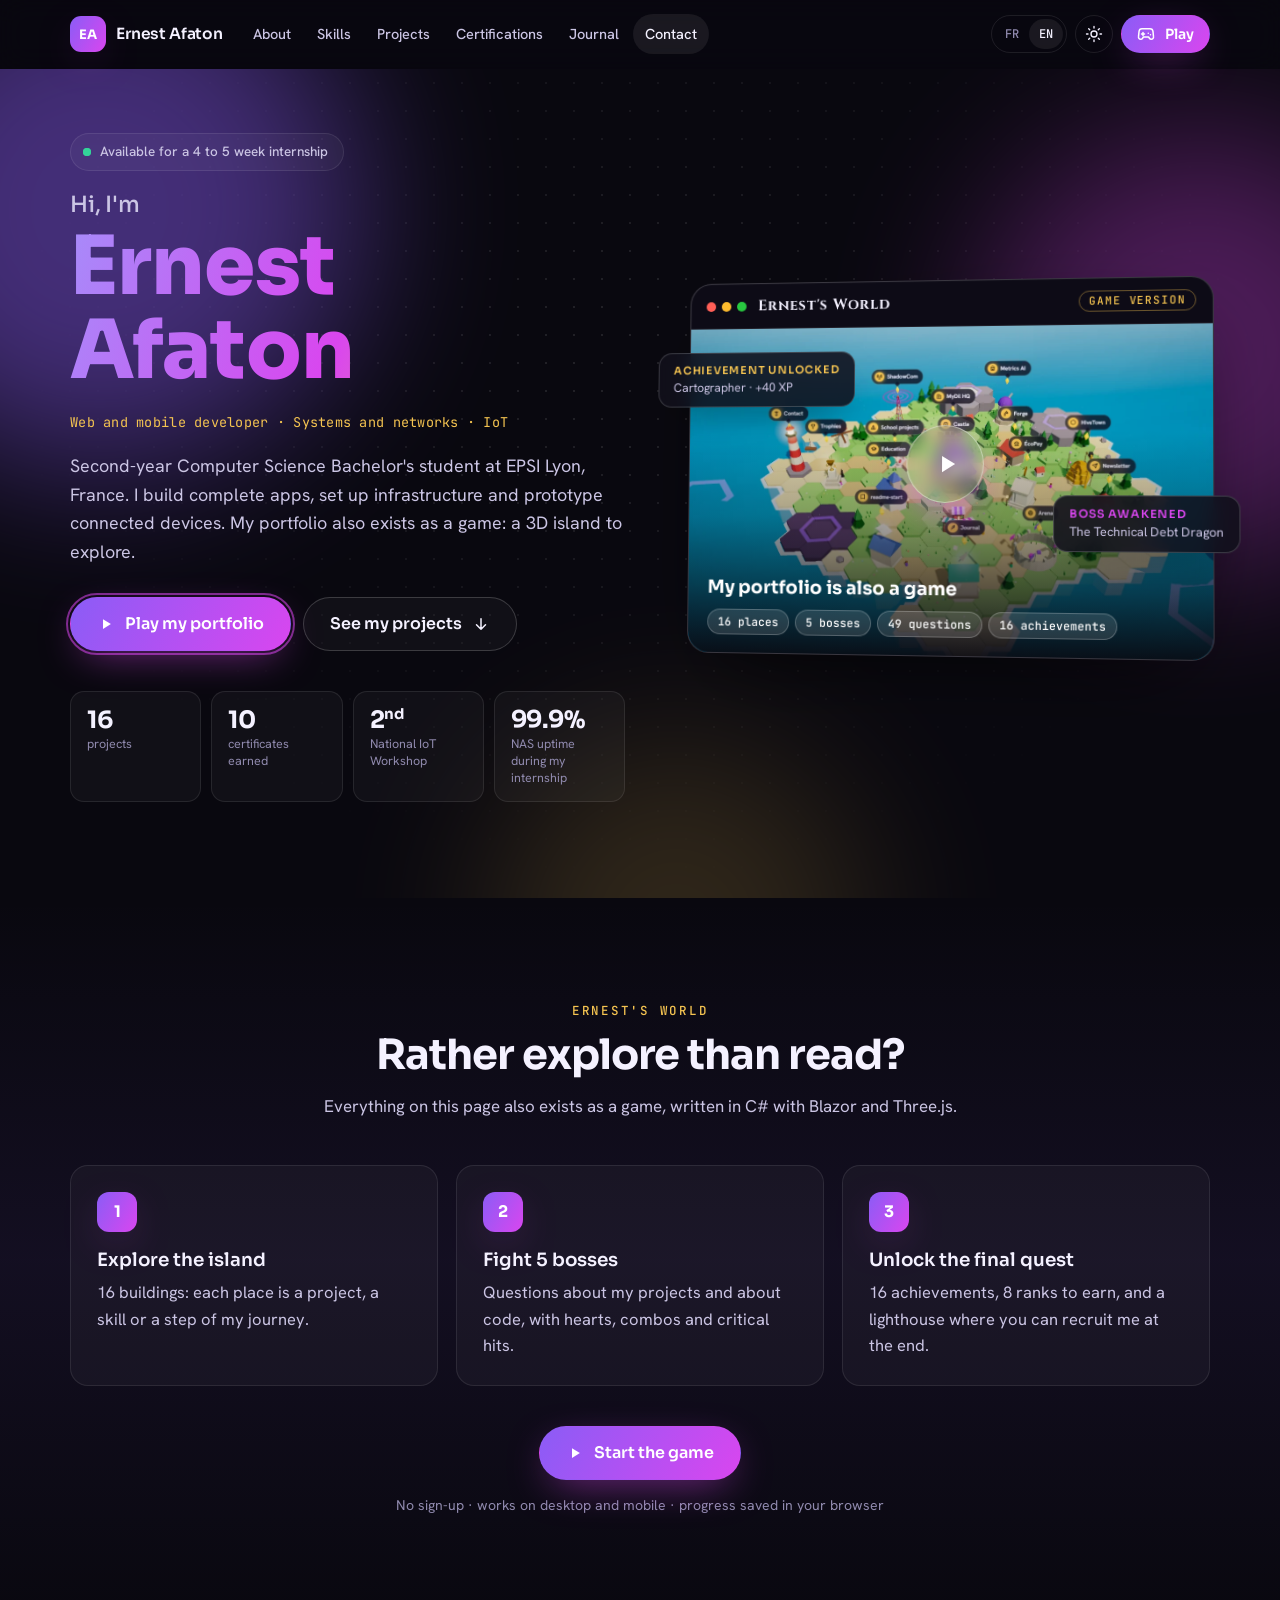
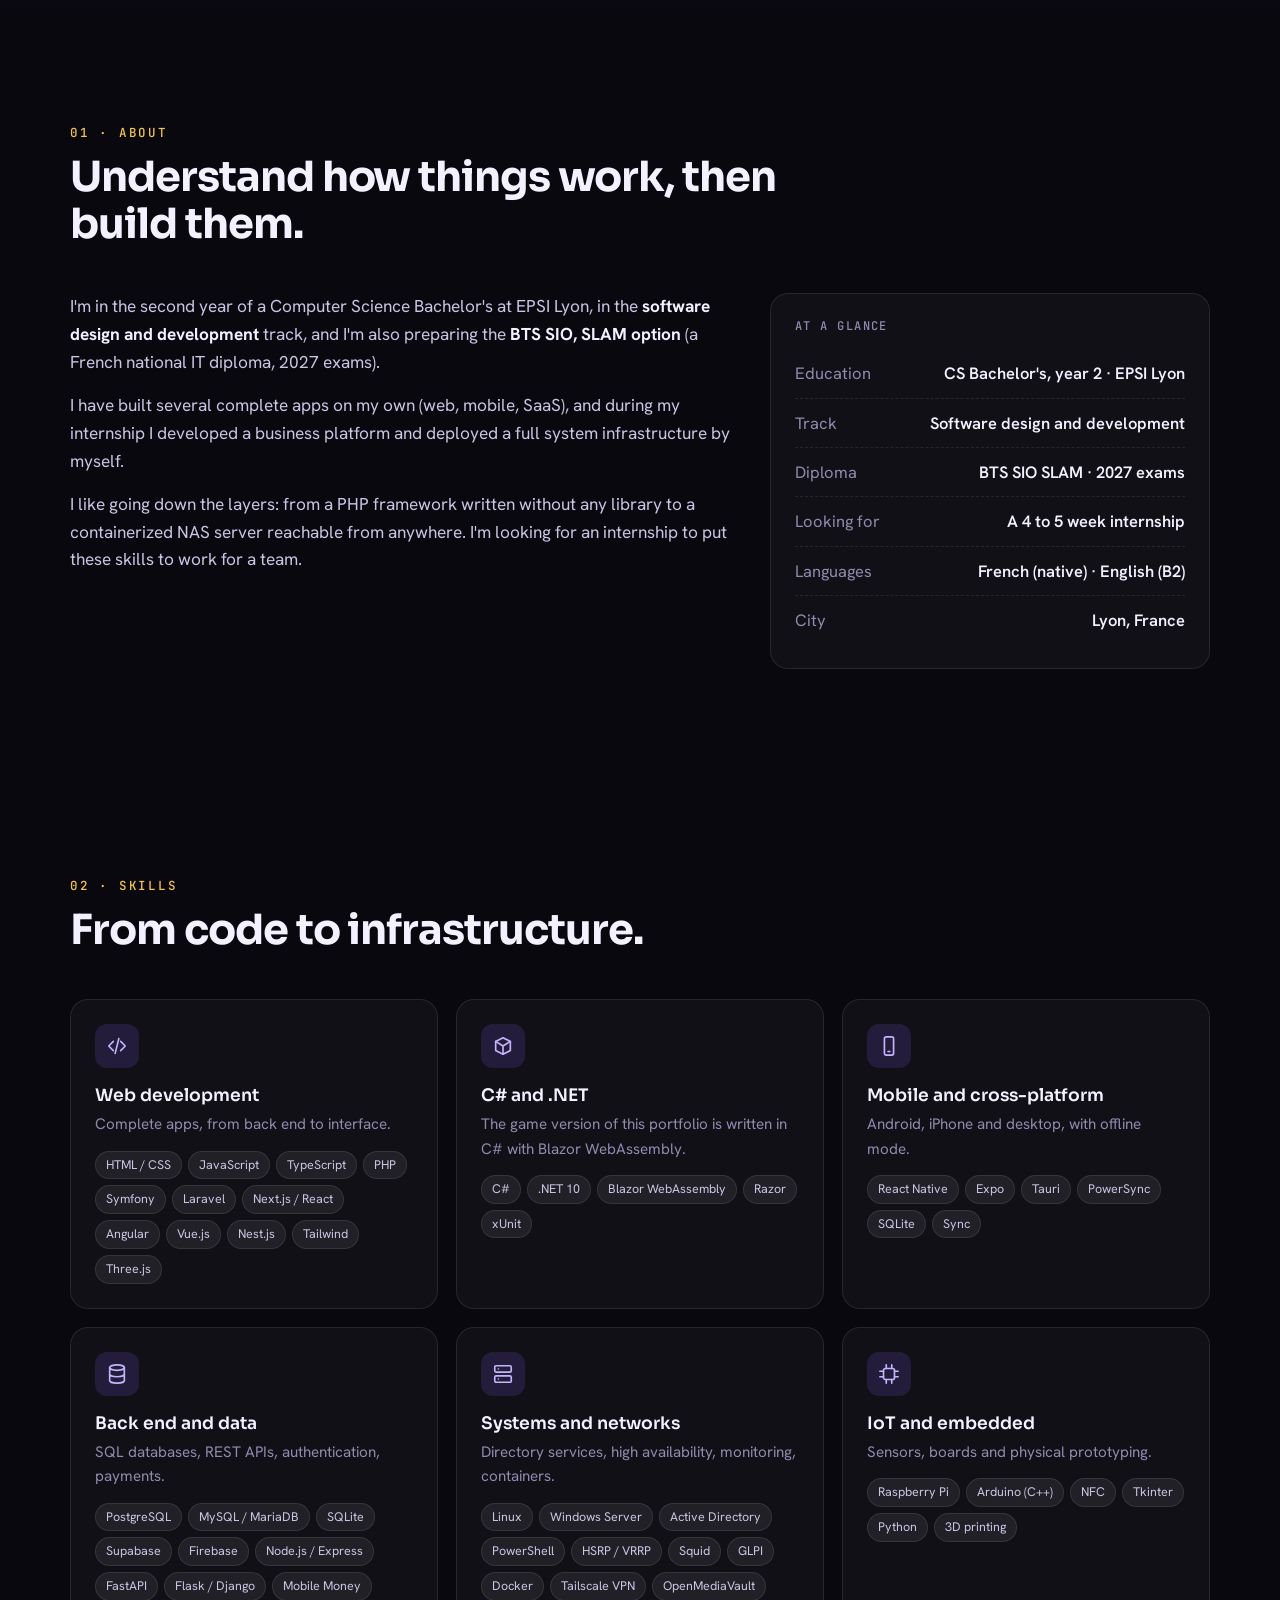
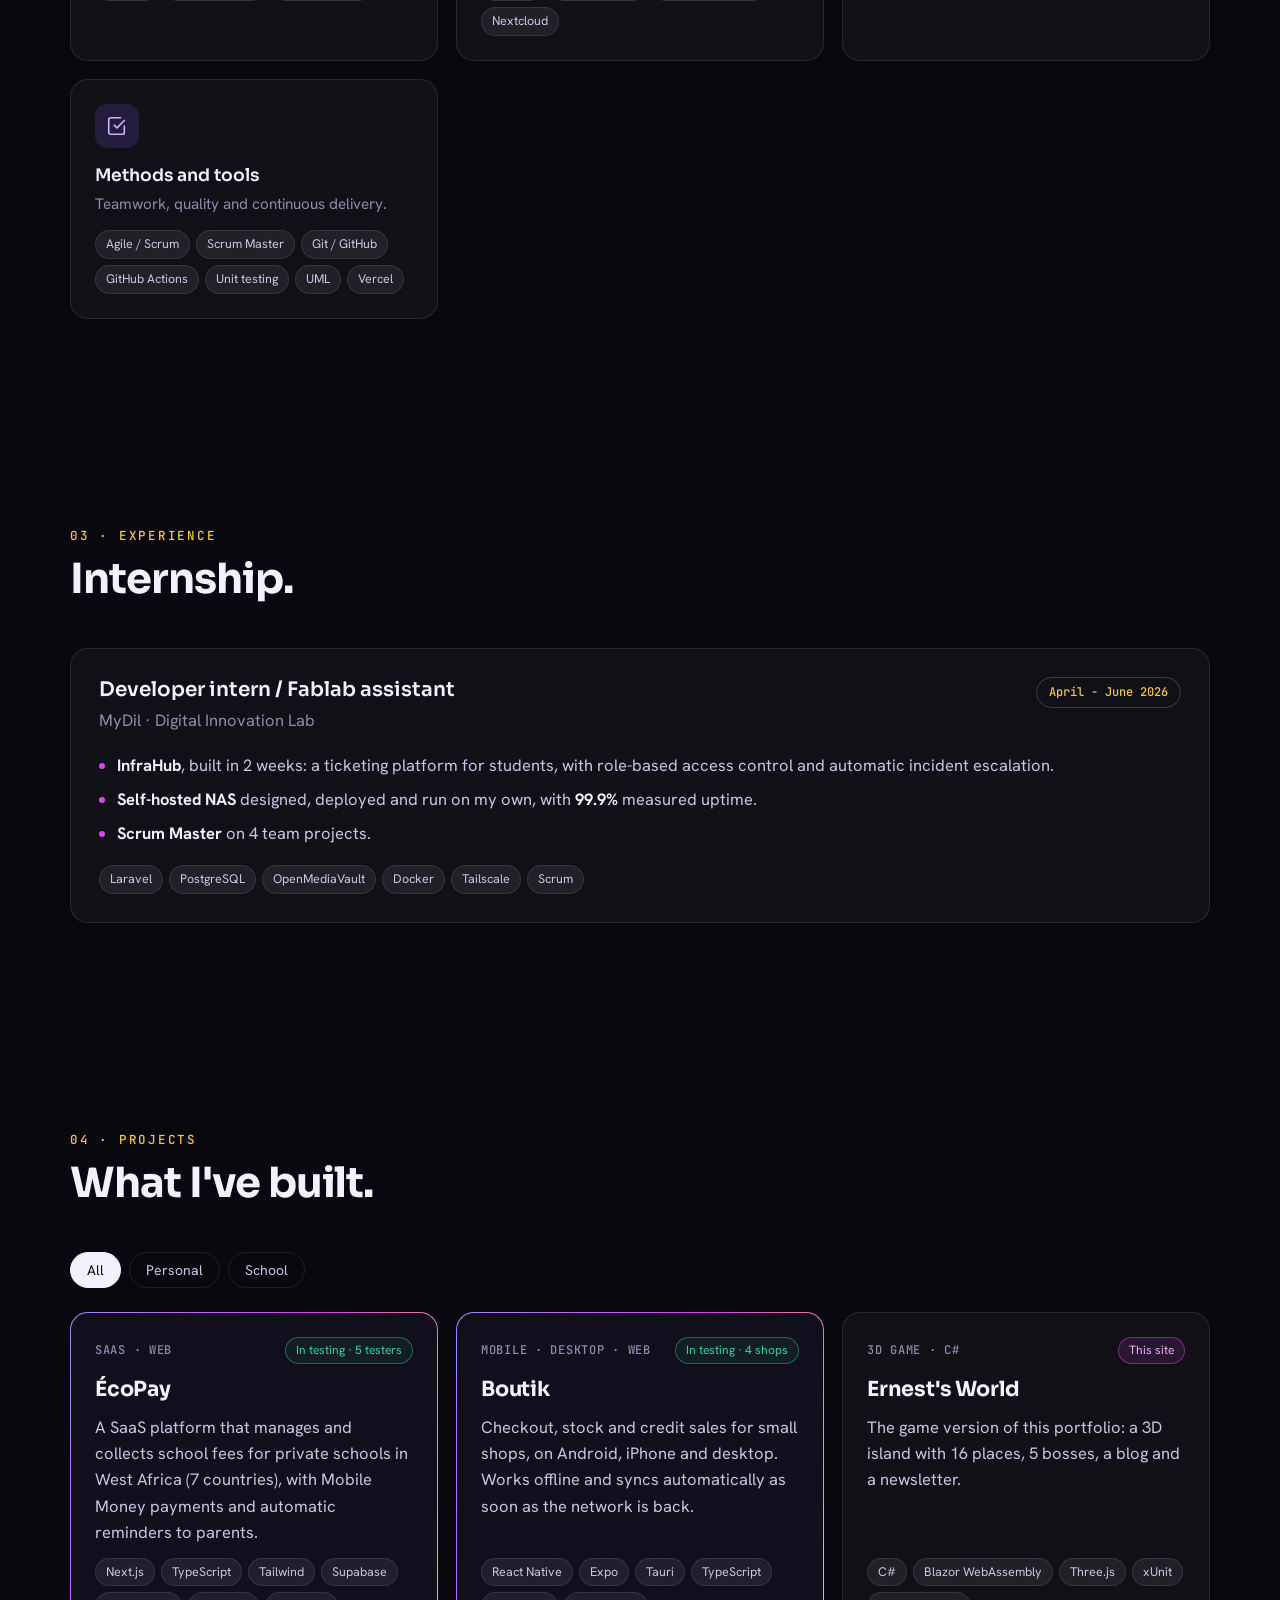
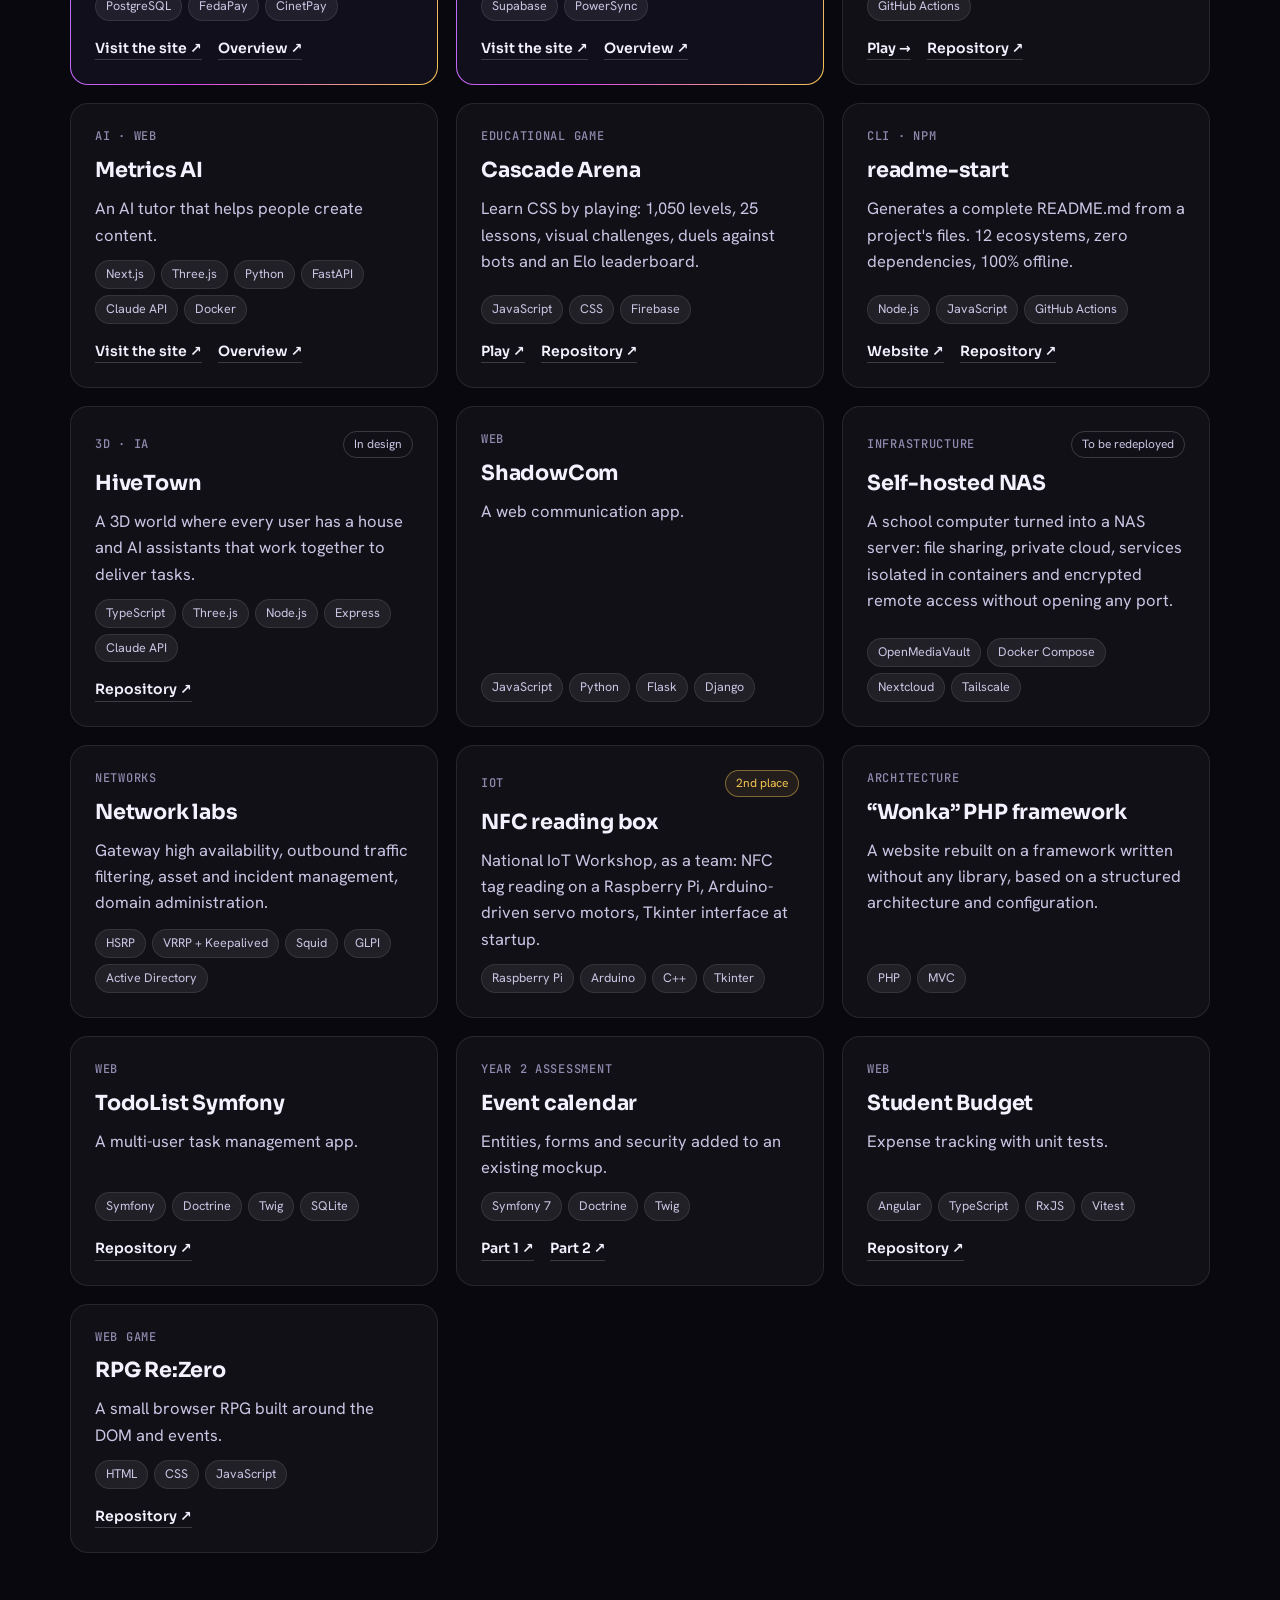
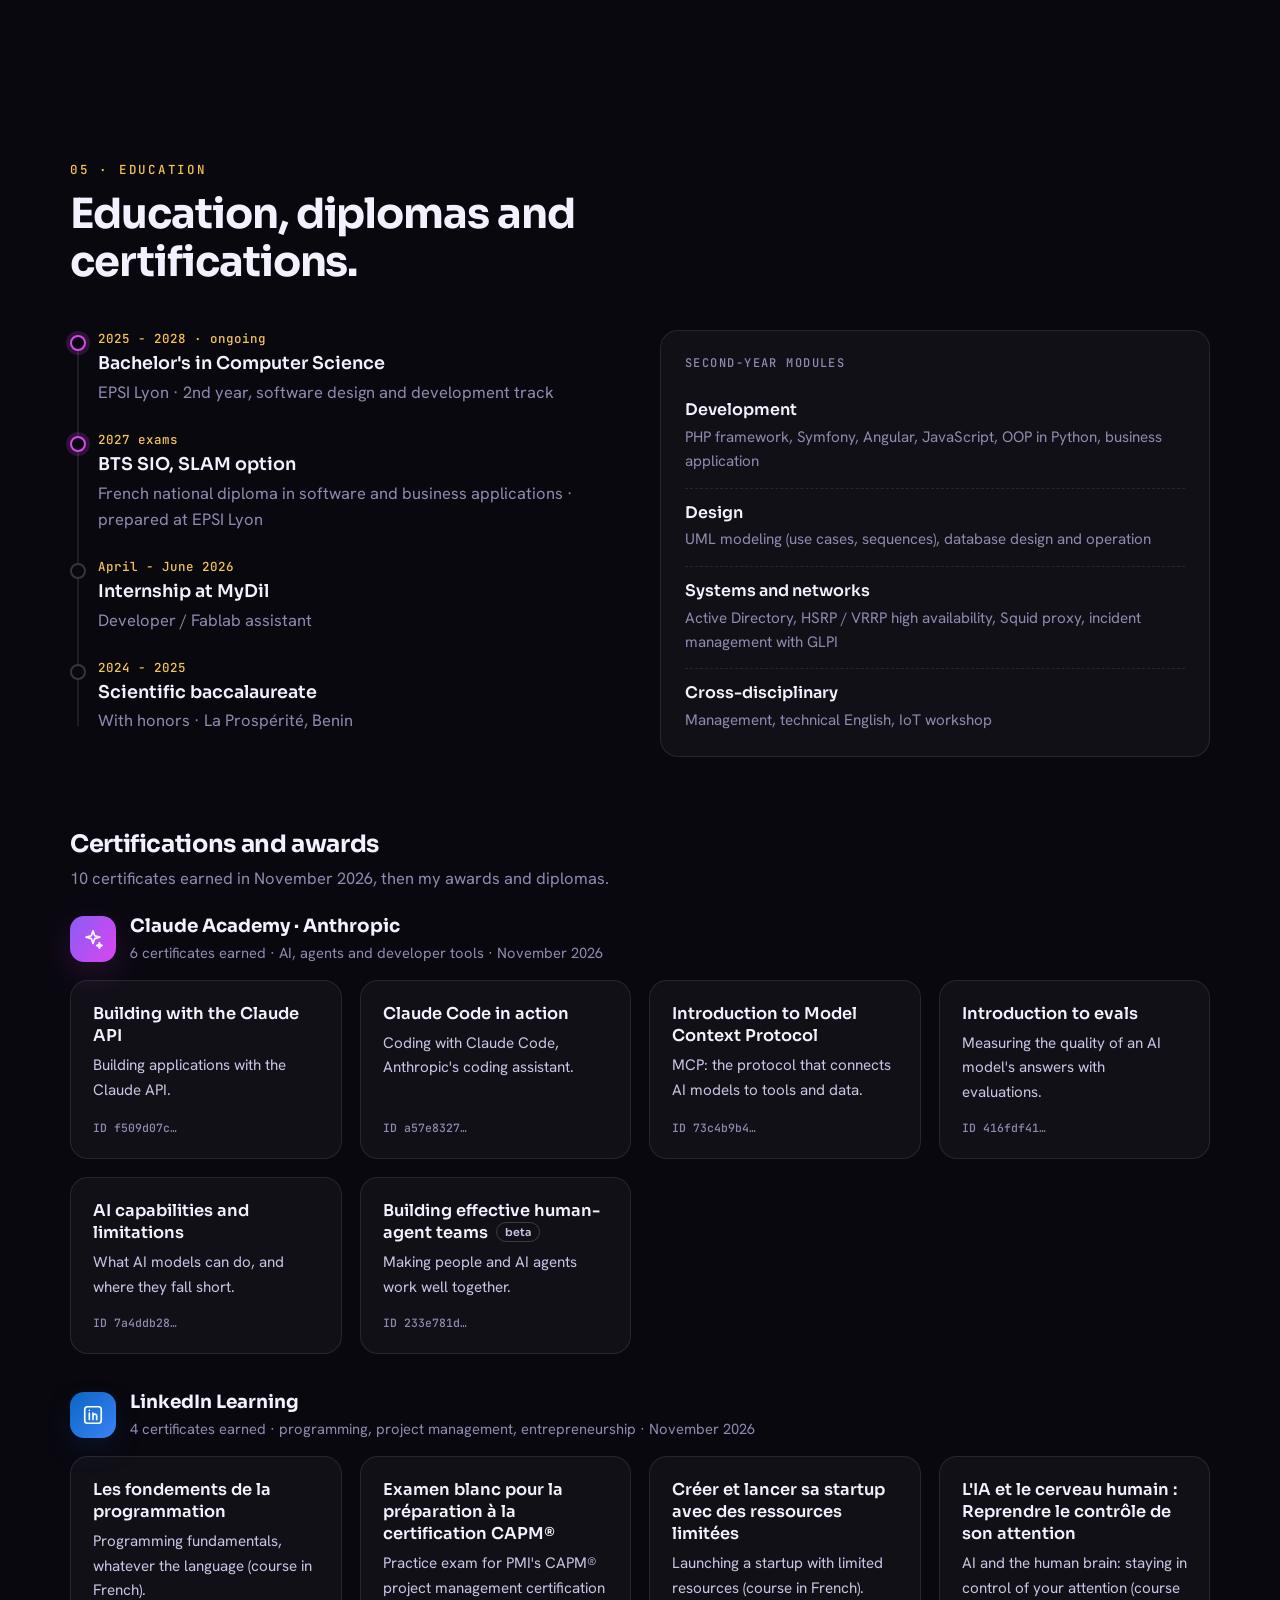
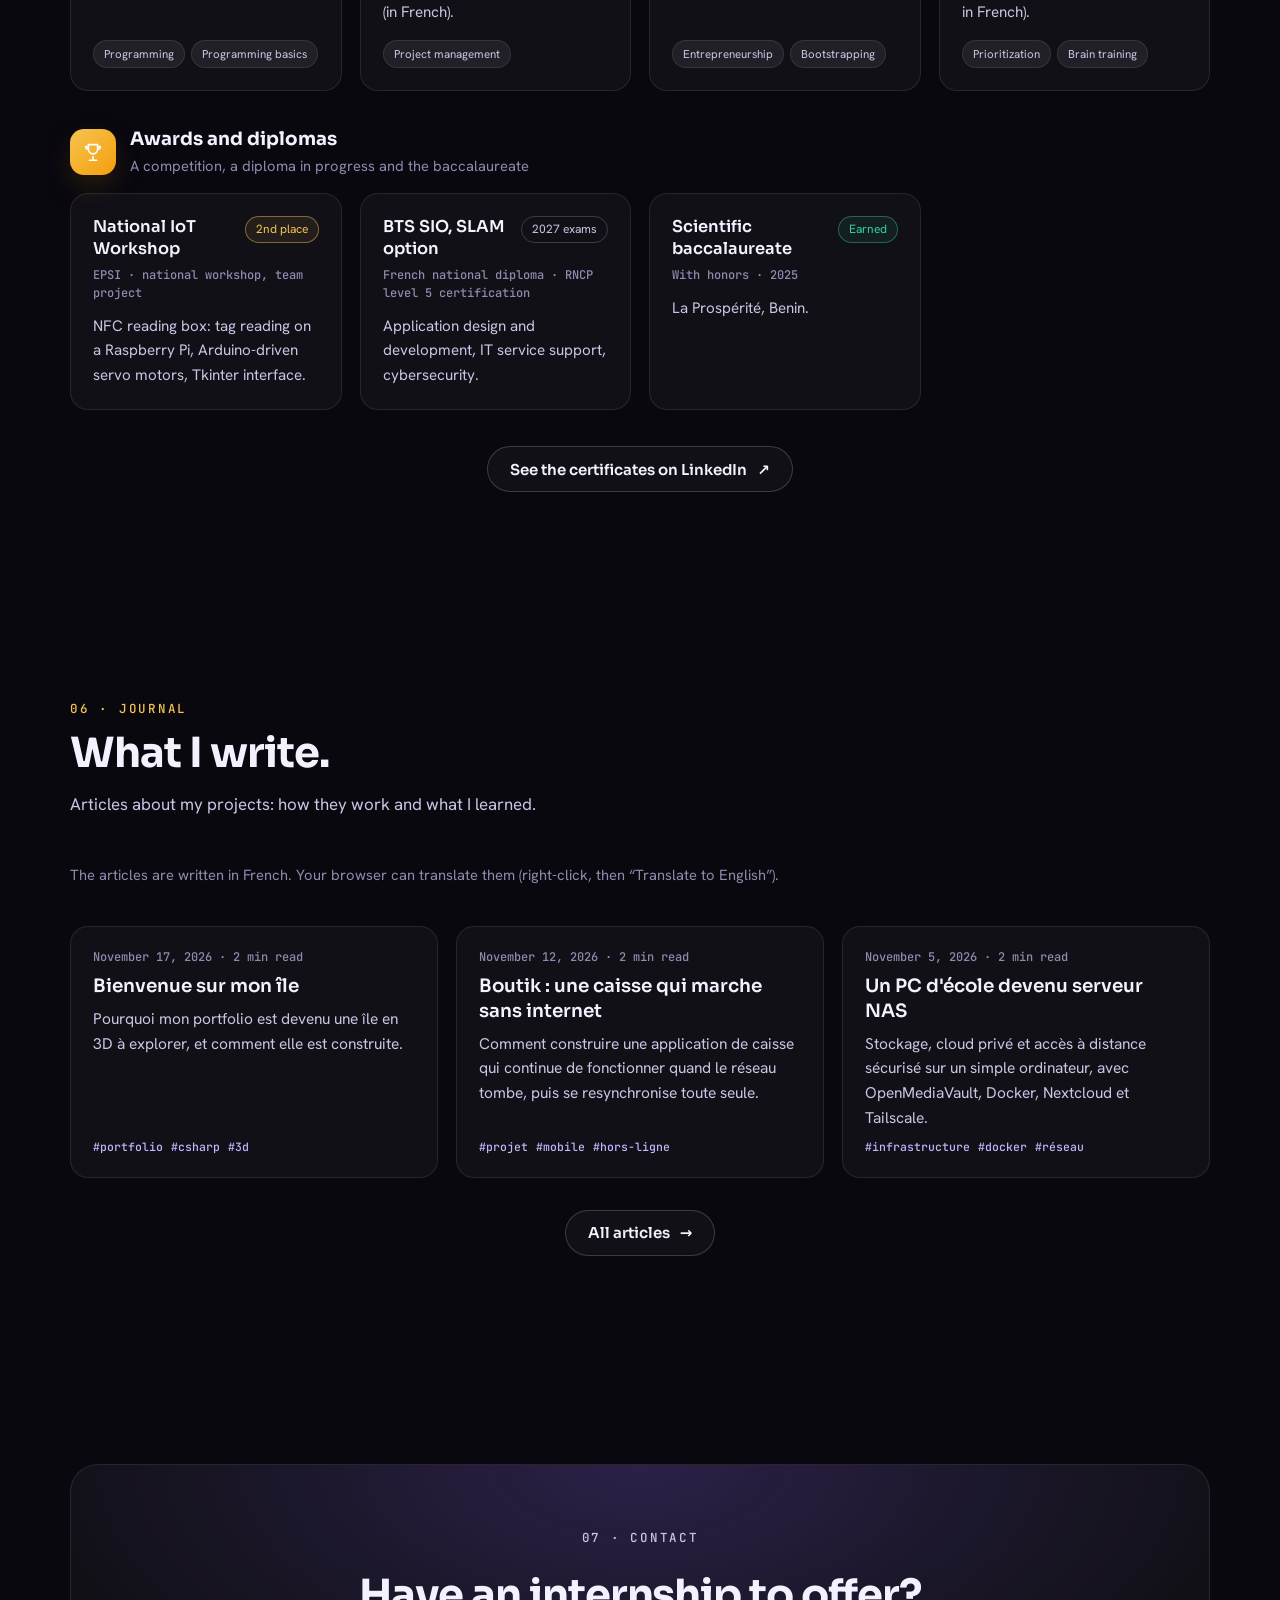
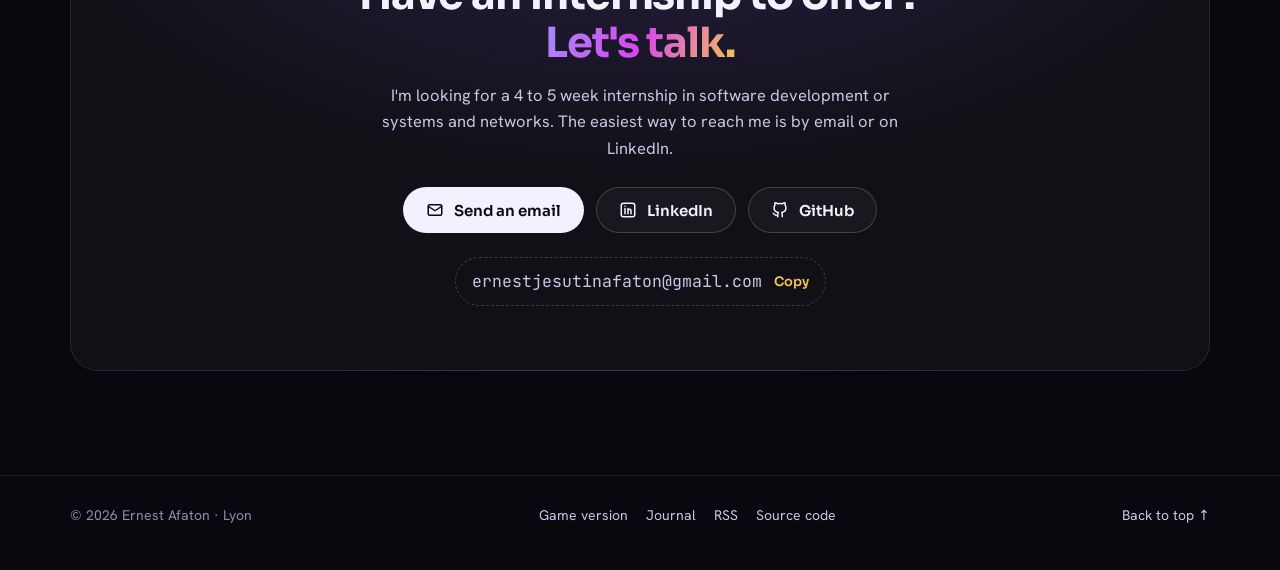
==== src/ErnestWorld/wwwroot/index.html @ ac949966 "Certifications : les 10 certificats LinkedIn sur l'accueil et au Monument - Claude Academy (Anthropi" ====
<!DOCTYPE html>
<!--
  PORTFOLIO D'ERNEST AFATON · page d'accueil du site
  Page statique (HTML, CSS, JavaScript) qui s'affiche tout de suite. Le bouton « Jouer » ouvre
  la version jeu du portfolio (/jeu/), une île en 3D écrite en C# avec Blazor WebAssembly.
  Le texte est en français dans la page ; site/portfolio.js le passe en anglais à la demande.
-->
<html lang="fr" data-theme="dark">
<head>
  <meta charset="utf-8">
  <meta name="viewport" content="width=device-width, initial-scale=1, viewport-fit=cover">

  <title>Ernest Afaton · Portfolio de développeur</title>
  <meta name="description" content="Portfolio d'Ernest Afaton, étudiant en 2e année de Bachelor Informatique à l'EPSI Lyon : applications web et mobiles, systèmes et réseaux, IoT. Recherche un stage de 4 à 5 semaines. Version jeu en 3D incluse.">
  <meta name="theme-color" content="#0b0a12">
  <link rel="canonical" href="https://ernestjesutinafaton-maker.github.io/">

  <meta property="og:title" content="Ernest Afaton · Portfolio de développeur">
  <meta property="og:description" content="Applications web et mobiles, systèmes et réseaux, IoT. Et une version jeu du portfolio : une île en 3D à explorer.">
  <meta property="og:type" content="website">
  <meta property="og:url" content="https://ernestjesutinafaton-maker.github.io/">
  <meta property="og:image" content="https://ernestjesutinafaton-maker.github.io/og-image.png">
  <meta property="og:image:width" content="1200">
  <meta property="og:image:height" content="630">
  <meta name="twitter:card" content="summary_large_image">
  <link rel="alternate" type="application/rss+xml" title="Le Journal d'Ernest" href="rss.xml">
  <link rel="icon" href="data:image/svg+xml,%3Csvg xmlns='http://www.w3.org/2000/svg' viewBox='0 0 64 64'%3E%3Cdefs%3E%3ClinearGradient id='g' x1='0' y1='0' x2='1' y2='1'%3E%3Cstop offset='0' stop-color='%238B5CF6'/%3E%3Cstop offset='1' stop-color='%23D946EF'/%3E%3C/linearGradient%3E%3C/defs%3E%3Crect width='64' height='64' rx='16' fill='url(%23g)'/%3E%3Ctext x='32' y='42' text-anchor='middle' font-family='Arial' font-weight='700' font-size='26' fill='white'%3EEA%3C/text%3E%3C/svg%3E">

  <link rel="preconnect" href="https://fonts.googleapis.com">
  <link rel="preconnect" href="https://fonts.gstatic.com" crossorigin>
  <link href="https://fonts.googleapis.com/css2?family=Cinzel:wght@700;800&family=Sora:wght@500;600;700;800&family=Hanken+Grotesk:wght@400;500;600;700&family=JetBrains+Mono:wght@400;500&display=swap" rel="stylesheet">

  <!-- Langue et thème appliqués avant l'affichage (même réglage que le jeu : « ernest-lang ») -->
  <script>
    (function () {
      // Anciens liens partagés quand l'île était à la racine (/?lieu=forge, /?combat=golem) : on les envoie au jeu.
      if (/[?&](lieu|combat|p)=/.test(location.search)) { location.replace("jeu/" + location.search + location.hash); return; }
      var d = document.documentElement, lang = null;
      d.classList.add("js");
      try {
        var q = new URLSearchParams(location.search).get("lang");
        if (q === "fr" || q === "en") { lang = q; localStorage.setItem("ernest-lang", q); }
        else { var s = localStorage.getItem("ernest-lang"); if (s === "fr" || s === "en") lang = s; }
        var t = localStorage.getItem("theme");
        if (t === "light" || t === "dark") d.setAttribute("data-theme", t);
      } catch (e) {}
      if (!lang) lang = /^fr/i.test(navigator.language || "fr") ? "fr" : "en";
      d.lang = lang;
      d.setAttribute("data-lang", lang);
      if (lang === "en") { d.classList.add("i18n-pending"); setTimeout(function () { d.classList.remove("i18n-pending"); }, 2500); }
    })();
  </script>

  <link rel="stylesheet" href="site/portfolio.css">
  <script src="site/portfolio.js" defer></script>
</head>

<body>
  <a class="skip" href="#contenu" data-i18n="skip">Aller au contenu</a>

  <!-- ================= EN-TÊTE ================= -->
  <header class="site-header" id="haut">
    <div class="container header-inner">
      <a class="logo" href="#accueil" data-i18n-attr="aria-label=logo.label" aria-label="Retour en haut de la page">
        <span class="logo-mark">EA</span>
        <span class="logo-text">Ernest Afaton</span>
      </a>

      <nav id="menu" class="nav" data-i18n-attr="aria-label=nav.label" aria-label="Navigation principale">
        <ul>
          <li><a href="#apropos" data-i18n="nav.about">À propos</a></li>
          <li><a href="#competences" data-i18n="nav.skills">Compétences</a></li>
          <li><a href="#projets" data-i18n="nav.projects">Projets</a></li>
          <li><a href="#certifications" data-i18n="nav.certs">Certifications</a></li>
          <li><a href="#journal" data-i18n="nav.journal">Journal</a></li>
          <li><a href="#contact" data-i18n="nav.contact">Contact</a></li>
        </ul>
      </nav>

      <div class="header-tools">
        <div class="lang-switch" role="group" aria-label="Langue / Language">
          <button type="button" data-set-lang="fr" lang="fr" aria-pressed="true">FR</button>
          <button type="button" data-set-lang="en" lang="en" aria-pressed="false">EN</button>
        </div>
        <button class="icon-btn" id="theme-toggle" type="button" data-i18n-attr="aria-label=theme.label;title=theme.label" aria-label="Changer de thème" title="Changer de thème">
          <svg class="icon-sun" viewBox="0 0 24 24" aria-hidden="true"><circle cx="12" cy="12" r="4"/><path d="M12 2v2M12 20v2M4.9 4.9l1.4 1.4M17.7 17.7l1.4 1.4M2 12h2M20 12h2M4.9 19.1l1.4-1.4M17.7 6.3l1.4-1.4"/></svg>
          <svg class="icon-moon" viewBox="0 0 24 24" aria-hidden="true"><path d="M20 14.5A8 8 0 0 1 9.5 4a8 8 0 1 0 10.5 10.5z"/></svg>
        </button>
        <a class="btn btn-play btn-small play-link" href="jeu/">
          <svg viewBox="0 0 24 24" aria-hidden="true"><path d="M6 12h4M8 10v4M15 11h.01M18 13h.01"/><path d="M17.3 5H6.7a4 4 0 0 0-4 3.6l-.7 6.9A3 3 0 0 0 5 19c1 0 1.9-.5 2.4-1.3L8.6 16h6.8l1.2 1.7A3 3 0 0 0 19 19a3 3 0 0 0 3-3.5l-.7-6.9a4 4 0 0 0-4-3.6z"/></svg>
          <span data-i18n="header.play">Jouer</span>
        </a>
        <button class="icon-btn menu-btn" id="menu-toggle" type="button" data-i18n-attr="aria-label=menu.label" aria-label="Ouvrir le menu" aria-expanded="false" aria-controls="menu">
          <svg viewBox="0 0 24 24" aria-hidden="true"><path d="M4 7h16M4 12h16M4 17h16"/></svg>
        </button>
      </div>
    </div>
  </header>

  <main id="contenu">

    <!-- ================= ACCUEIL ================= -->
    <section class="hero" id="accueil">
      <div class="hero-bg" aria-hidden="true"><span class="blob b1"></span><span class="blob b2"></span><span class="blob b3"></span></div>

      <div class="container hero-grid">
        <div class="hero-text">
          <p class="status"><span class="dot" aria-hidden="true"></span><span data-i18n="hero.status">Disponible pour un stage de 4 à 5 semaines</span></p>

          <h1>
            <span class="hero-hello" data-i18n="hero.hello">Bonjour, je suis</span>
            <span class="gradient-text">Ernest Afaton</span>
          </h1>

          <p class="hero-role mono" data-i18n="hero.role">Développeur web et mobile · Systèmes et réseaux · IoT</p>

          <p class="hero-lead" data-i18n="hero.lead">
            Étudiant en 2<sup>e</sup> année de Bachelor Informatique à l'EPSI Lyon. Je construis des applications
            complètes, je monte des infrastructures et je prototype des objets connectés. Mon portfolio existe
            aussi en version jeu : une île en 3D à explorer.
          </p>

          <div class="actions">
            <a class="btn btn-play btn-large play-link" href="jeu/">
              <span class="play-ring" aria-hidden="true"></span>
              <svg viewBox="0 0 24 24" aria-hidden="true"><path d="M8 5.5v13l10.5-6.5z"/></svg>
              <span data-i18n="hero.play">Jouer mon portfolio</span>
            </a>
            <a class="btn btn-ghost btn-large" href="#projets">
              <span data-i18n="hero.projects">Voir mes projets</span>
              <svg viewBox="0 0 24 24" aria-hidden="true"><path d="M12 5v14M6 13l6 6 6-6"/></svg>
            </a>
          </div>

          <ul class="stats" data-i18n-attr="aria-label=stats.label" aria-label="Quelques chiffres">
            <li><strong>16</strong><span data-i18n="stats.projects">projets</span></li>
            <li><strong>10</strong><span data-i18n="stats.certs">certificats obtenus</span></li>
            <li><strong data-i18n="stats.iotNum">2<sup>e</sup></strong><span data-i18n="stats.iot">Workshop National IoT</span></li>
            <li><strong data-i18n="stats.nasNum">99,9 %</strong><span data-i18n="stats.nas">disponibilité du NAS en stage</span></li>
          </ul>
        </div>

        <!-- Aperçu du jeu : toute la carte mène à /jeu/ -->
        <a class="game-card play-link" href="jeu/" data-i18n-attr="aria-label=game.cardLabel" aria-label="Jouer mon portfolio : ouvrir l'île en 3D">
          <span class="game-bar" aria-hidden="true">
            <span class="dots"><i></i><i></i><i></i></span>
            <span class="game-name" data-i18n="game.name">Le Monde d'Ernest</span>
            <span class="game-badge" data-i18n="game.badge">version jeu</span>
          </span>
          <span class="game-screen">
            <img src="site/ile.webp" width="1200" height="750" alt="L'île en 3D du portfolio, vue de haut" data-i18n-attr="alt=game.alt;src=game.img" decoding="async" fetchpriority="high">
            <span class="game-play" aria-hidden="true"><svg viewBox="0 0 24 24"><path d="M8 5.5v13l10.5-6.5z"/></svg></span>
            <span class="game-caption">
              <strong data-i18n="game.caption">Mon portfolio est aussi un jeu</strong>
              <span class="game-chips">
                <span data-i18n="game.places">16 lieux</span><span data-i18n="game.bosses">5 boss</span><span data-i18n="game.questions">49 questions</span><span data-i18n="game.achievements">16 succès</span>
              </span>
            </span>
          </span>
          <span class="float-toast t1" aria-hidden="true"><b data-i18n="toast.ach">Succès débloqué</b><span data-i18n="toast.achText">Cartographe · +40 XP</span></span>
          <span class="float-toast t2" aria-hidden="true"><b data-i18n="toast.boss">Boss réveillé</b><span data-i18n="toast.bossText">Le Dragon de la Dette Technique</span></span>
        </a>
      </div>
    </section>

    <!-- ================= LE JEU ================= -->
    <section class="section section-game" id="jeu-intro" aria-labelledby="game-title">
      <div class="container">
        <header class="section-head center reveal">
          <p class="eyebrow" data-i18n="gameSec.eyebrow">Le Monde d'Ernest</p>
          <h2 id="game-title" data-i18n="gameSec.title">Envie d'explorer plutôt que de lire ?</h2>
          <p class="section-sub" data-i18n="gameSec.sub">Tout ce qui est sur cette page existe aussi sous forme de jeu, écrit en C# avec Blazor et Three.js.</p>
        </header>

        <ol class="steps">
          <li class="card step reveal">
            <span class="step-num">1</span>
            <h3 data-i18n="step1.title">Explore l'île</h3>
            <p data-i18n="step1.text">16 bâtiments : chaque lieu est un projet, une compétence ou une étape de mon parcours.</p>
          </li>
          <li class="card step reveal">
            <span class="step-num">2</span>
            <h3 data-i18n="step2.title">Affronte 5 boss</h3>
            <p data-i18n="step2.text">Des questions sur mes projets et sur le code, avec des cœurs, des combos et des coups critiques.</p>
          </li>
          <li class="card step reveal">
            <span class="step-num">3</span>
            <h3 data-i18n="step3.title">Débloque la quête finale</h3>
            <p data-i18n="step3.text">16 succès, 8 rangs à gagner, et un phare où me recruter à la fin de l'aventure.</p>
          </li>
        </ol>

        <div class="center reveal">
          <a class="btn btn-play btn-large play-link" href="jeu/">
            <svg viewBox="0 0 24 24" aria-hidden="true"><path d="M8 5.5v13l10.5-6.5z"/></svg>
            <span data-i18n="gameSec.cta">Lancer le jeu</span>
          </a>
          <p class="small muted" data-i18n="gameSec.note">Sans inscription · sur ordinateur et sur mobile · progression gardée dans ton navigateur</p>
        </div>
      </div>
    </section>

    <!-- ================= À PROPOS ================= -->
    <section id="apropos" class="section">
      <div class="container">
        <header class="section-head reveal">
          <p class="eyebrow" data-i18n="about.eyebrow">01 · À propos</p>
          <h2 data-i18n="about.title">Comprendre comment les choses fonctionnent, puis les construire.</h2>
        </header>

        <div class="about">
          <div class="about-text reveal">
            <p data-i18n="about.p1">Je suis en deuxième année de Bachelor Informatique à l'EPSI Lyon, parcours <strong>Conception et Développement</strong>, et je prépare en parallèle le <strong>BTS SIO option SLAM</strong> (session 2027).</p>
            <p data-i18n="about.p2">J'ai mené en autonomie plusieurs applications complètes (web, mobile, SaaS) et un stage au cours duquel j'ai développé une plateforme métier et déployé seul une infrastructure système complète.</p>
            <p data-i18n="about.p3">J'aime descendre dans les couches : d'un framework PHP écrit sans librairie jusqu'à un serveur NAS conteneurisé accessible à distance. Je cherche un stage pour mettre ces compétences au service d'une équipe.</p>
          </div>

          <aside class="card facts reveal" data-i18n-attr="aria-label=facts.label" aria-label="En bref">
            <p class="card-label" data-i18n="facts.title">En bref</p>
            <dl>
              <div><dt data-i18n="facts.edu">Formation</dt><dd data-i18n="facts.eduV">Bachelor Informatique, 2<sup>e</sup> année · EPSI Lyon</dd></div>
              <div><dt data-i18n="facts.track">Parcours</dt><dd data-i18n="facts.trackV">Conception et Développement</dd></div>
              <div><dt data-i18n="facts.dipl">Diplôme</dt><dd data-i18n="facts.diplV">BTS SIO SLAM · session 2027</dd></div>
              <div><dt data-i18n="facts.seek">Recherche</dt><dd data-i18n="facts.seekV">Stage de 4 à 5 semaines</dd></div>
              <div><dt data-i18n="facts.lang">Langues</dt><dd data-i18n="facts.langV">Français (natif) · Anglais (B2)</dd></div>
              <div><dt data-i18n="facts.city">Ville</dt><dd>Lyon, France</dd></div>
            </dl>
          </aside>
        </div>
      </div>
    </section>

    <!-- ================= COMPÉTENCES ================= -->
    <section id="competences" class="section">
      <div class="container">
        <header class="section-head reveal">
          <p class="eyebrow" data-i18n="skills.eyebrow">02 · Compétences</p>
          <h2 data-i18n="skills.title">Du code à l'infrastructure.</h2>
        </header>

        <div class="skills-grid">
          <article class="card skill reveal">
            <div class="skill-icon" aria-hidden="true"><svg viewBox="0 0 24 24"><path d="M8 7l-5 5 5 5M16 7l5 5-5 5M14 4l-4 16"/></svg></div>
            <h3 data-i18n="sk.web">Développement web</h3>
            <p data-i18n="sk.webT">Applications complètes, du back-end à l'interface.</p>
            <ul class="chips"><li>HTML / CSS</li><li>JavaScript</li><li>TypeScript</li><li>PHP</li><li>Symfony</li><li>Laravel</li><li>Next.js / React</li><li>Angular</li><li>Vue.js</li><li>Nest.js</li><li>Tailwind</li><li>Three.js</li></ul>
          </article>

          <article class="card skill reveal">
            <div class="skill-icon" aria-hidden="true"><svg viewBox="0 0 24 24"><path d="M4 7l8-4 8 4v10l-8 4-8-4z"/><path d="M12 12l8-5M12 12v9M12 12L4 7"/></svg></div>
            <h3 data-i18n="sk.cs">C# et .NET</h3>
            <p data-i18n="sk.csT">La version jeu de ce portfolio est écrite en C# avec Blazor WebAssembly.</p>
            <ul class="chips"><li>C#</li><li>.NET 10</li><li>Blazor WebAssembly</li><li>Razor</li><li>xUnit</li></ul>
          </article>

          <article class="card skill reveal">
            <div class="skill-icon" aria-hidden="true"><svg viewBox="0 0 24 24"><rect x="7" y="2" width="10" height="20" rx="2"/><path d="M11 18h2"/></svg></div>
            <h3 data-i18n="sk.mobile">Mobile et multiplateforme</h3>
            <p data-i18n="sk.mobileT">Android, iPhone et ordinateur, avec mode hors connexion.</p>
            <ul class="chips"><li>React Native</li><li>Expo</li><li>Tauri</li><li>PowerSync</li><li>SQLite</li><li data-i18n="sk.sync">Synchronisation</li></ul>
          </article>

          <article class="card skill reveal">
            <div class="skill-icon" aria-hidden="true"><svg viewBox="0 0 24 24"><ellipse cx="12" cy="5" rx="8" ry="3"/><path d="M4 5v14c0 1.7 3.6 3 8 3s8-1.3 8-3V5M4 12c0 1.7 3.6 3 8 3s8-1.3 8-3"/></svg></div>
            <h3 data-i18n="sk.back">Back-end et données</h3>
            <p data-i18n="sk.backT">Bases SQL, API REST, authentification, paiements.</p>
            <ul class="chips"><li>PostgreSQL</li><li>MySQL / MariaDB</li><li>SQLite</li><li>Supabase</li><li>Firebase</li><li>Node.js / Express</li><li>FastAPI</li><li>Flask / Django</li><li>Mobile Money</li></ul>
          </article>

          <article class="card skill reveal">
            <div class="skill-icon" aria-hidden="true"><svg viewBox="0 0 24 24"><rect x="3" y="3" width="18" height="7" rx="1.5"/><rect x="3" y="14" width="18" height="7" rx="1.5"/><path d="M7 6.5h.01M7 17.5h.01"/></svg></div>
            <h3 data-i18n="sk.net">Systèmes et réseaux</h3>
            <p data-i18n="sk.netT">Annuaire, haute disponibilité, supervision, conteneurs.</p>
            <ul class="chips"><li>Linux</li><li>Windows Server</li><li>Active Directory</li><li>PowerShell</li><li>HSRP / VRRP</li><li>Squid</li><li>GLPI</li><li>Docker</li><li>Tailscale VPN</li><li>OpenMediaVault</li><li>Nextcloud</li></ul>
          </article>

          <article class="card skill reveal">
            <div class="skill-icon" aria-hidden="true"><svg viewBox="0 0 24 24"><rect x="6" y="6" width="12" height="12" rx="2"/><path d="M9 2v4M15 2v4M9 18v4M15 18v4M2 9h4M2 15h4M18 9h4M18 15h4"/></svg></div>
            <h3 data-i18n="sk.iot">IoT et embarqué</h3>
            <p data-i18n="sk.iotT">Capteurs, cartes et prototypage physique.</p>
            <ul class="chips"><li>Raspberry Pi</li><li>Arduino (C++)</li><li>NFC</li><li>Tkinter</li><li>Python</li><li data-i18n="sk.print">Impression 3D</li></ul>
          </article>

          <article class="card skill reveal">
            <div class="skill-icon" aria-hidden="true"><svg viewBox="0 0 24 24"><path d="M9 11l3 3 8-8"/><path d="M20 12v7a2 2 0 0 1-2 2H5a2 2 0 0 1-2-2V5a2 2 0 0 1 2-2h11"/></svg></div>
            <h3 data-i18n="sk.tools">Méthodes et outils</h3>
            <p data-i18n="sk.toolsT">Travail en équipe, qualité et livraison continue.</p>
            <ul class="chips"><li>Agile / Scrum</li><li>Scrum Master</li><li>Git / GitHub</li><li>GitHub Actions</li><li data-i18n="sk.tests">Tests unitaires</li><li>UML</li><li>Vercel</li></ul>
          </article>
        </div>
      </div>
    </section>

    <!-- ================= EXPÉRIENCE ================= -->
    <section id="experience" class="section">
      <div class="container">
        <header class="section-head reveal">
          <p class="eyebrow" data-i18n="exp.eyebrow">03 · Expérience</p>
          <h2 data-i18n="exp.title">Stage en entreprise.</h2>
        </header>

        <article class="card experience reveal">
          <div class="exp-head">
            <div>
              <h3 data-i18n="exp.role">Stagiaire développeur / assistant Fablab</h3>
              <p class="exp-org">MyDil · Digital Innovation Lab</p>
            </div>
            <p class="badge" data-i18n="exp.when">Avril - juin 2026</p>
          </div>
          <ul class="exp-list">
            <li data-i18n="exp.l1"><strong>InfraHub</strong>, développée en 2 semaines : plateforme de gestion de tickets étudiants avec contrôle d'accès par rôle et escalade automatique des incidents.</li>
            <li data-i18n="exp.l2"><strong>NAS auto-hébergé</strong> conçu, déployé et administré seul, avec <strong>99,9 %</strong> de disponibilité mesurée.</li>
            <li data-i18n="exp.l3"><strong>Scrum Master</strong> sur 4 projets collectifs.</li>
          </ul>
          <ul class="chips"><li>Laravel</li><li>PostgreSQL</li><li>OpenMediaVault</li><li>Docker</li><li>Tailscale</li><li>Scrum</li></ul>
        </article>
      </div>
    </section>

    <!-- ================= PROJETS ================= -->
    <section id="projets" class="section">
      <div class="container">
        <header class="section-head reveal">
          <p class="eyebrow" data-i18n="proj.eyebrow">04 · Projets</p>
          <h2 data-i18n="proj.title">Ce que j'ai construit.</h2>
        </header>

        <div class="filters reveal" role="group" data-i18n-attr="aria-label=proj.filter" aria-label="Filtrer les projets">
          <button type="button" class="filter is-active" data-filter="tous" aria-pressed="true" data-i18n="proj.all">Tous</button>
          <button type="button" class="filter" data-filter="perso" aria-pressed="false" data-i18n="proj.perso">Personnels</button>
          <button type="button" class="filter" data-filter="formation" aria-pressed="false" data-i18n="proj.school">Formation</button>
        </div>

        <ul class="projects">
          <li class="card project featured reveal" data-cat="perso">
            <div class="project-top"><span class="project-kind">SaaS · Web</span><span class="pill pill-live" data-i18n="p.ecopayPill">En test · 5 testeurs</span></div>
            <h3>ÉcoPay</h3>
            <p data-i18n="p.ecopay">Plateforme SaaS de gestion et d'encaissement des frais de scolarité pour les écoles privées d'Afrique de l'Ouest (7 pays), avec paiement Mobile Money et rappels automatiques aux parents.</p>
            <ul class="chips"><li>Next.js</li><li>TypeScript</li><li>Tailwind</li><li>Supabase</li><li>PostgreSQL</li><li>FedaPay</li><li>CinetPay</li></ul>
            <div class="project-links">
              <a href="https://ecopay-services.vercel.app" target="_blank" rel="noopener"><span data-i18n="p.site">Voir le site</span> <span aria-hidden="true">↗</span></a>
              <a href="https://github.com/ernestjesutinafaton-maker/EcoPay-presentation" target="_blank" rel="noopener"><span data-i18n="p.overview">Présentation</span> <span aria-hidden="true">↗</span></a>
            </div>
          </li>

          <li class="card project featured reveal" data-cat="perso">
            <div class="project-top"><span class="project-kind" data-i18n="p.boutikKind">Mobile · Bureau · Web</span><span class="pill pill-live" data-i18n="p.boutikPill">En test · 4 commerces</span></div>
            <h3>Boutik</h3>
            <p data-i18n="p.boutik">Caisse, stock et ventes à crédit pour les commerces, sur Android, iPhone et ordinateur. Fonctionne sans connexion et se synchronise automatiquement dès que le réseau revient.</p>
            <ul class="chips"><li>React Native</li><li>Expo</li><li>Tauri</li><li>TypeScript</li><li>Supabase</li><li>PowerSync</li></ul>
            <div class="project-links">
              <a href="https://boutik-services.vercel.app" target="_blank" rel="noopener"><span data-i18n="p.site">Voir le site</span> <span aria-hidden="true">↗</span></a>
              <a href="https://github.com/ernestjesutinafaton-maker/Boutik-presentation" target="_blank" rel="noopener"><span data-i18n="p.overview">Présentation</span> <span aria-hidden="true">↗</span></a>
            </div>
          </li>

          <li class="card project reveal" data-cat="perso">
            <div class="project-top"><span class="project-kind" data-i18n="p.worldKind">Jeu 3D · C#</span><span class="pill pill-game" data-i18n="p.worldPill">Ce site</span></div>
            <h3 data-i18n="p.worldName">Le Monde d'Ernest</h3>
            <p data-i18n="p.world">La version jeu de ce portfolio : une île en 3D avec 16 lieux, 5 boss, un blog et une newsletter.</p>
            <ul class="chips"><li>C#</li><li>Blazor WebAssembly</li><li>Three.js</li><li>xUnit</li><li>GitHub Actions</li></ul>
            <div class="project-links">
              <a href="jeu/" class="play-link"><span data-i18n="p.play">Jouer</span> <span aria-hidden="true">→</span></a>
              <a href="https://github.com/ernestjesutinafaton-maker/ernestjesutinafaton-maker.github.io" target="_blank" rel="noopener"><span data-i18n="p.repo">Dépôt</span> <span aria-hidden="true">↗</span></a>
            </div>
          </li>

          <li class="card project reveal" data-cat="perso">
            <div class="project-top"><span class="project-kind" data-i18n="p.metricsKind">IA · Web</span></div>
            <h3>Metrics AI</h3>
            <p data-i18n="p.metrics">Tuteur IA qui accompagne la création de contenus.</p>
            <ul class="chips"><li>Next.js</li><li>Three.js</li><li>Python</li><li>FastAPI</li><li>Claude API</li><li>Docker</li></ul>
            <div class="project-links">
              <a href="https://metrics-services.vercel.app" target="_blank" rel="noopener"><span data-i18n="p.site">Voir le site</span> <span aria-hidden="true">↗</span></a>
              <a href="https://github.com/ernestjesutinafaton-maker/Metrics_AI_presentation" target="_blank" rel="noopener"><span data-i18n="p.overview">Présentation</span> <span aria-hidden="true">↗</span></a>
            </div>
          </li>

          <li class="card project reveal" data-cat="perso">
            <div class="project-top"><span class="project-kind" data-i18n="p.cascadeKind">Jeu éducatif</span></div>
            <h3>Cascade Arena</h3>
            <p data-i18n="p.cascade">Apprendre le CSS en jouant : 1 050 niveaux, 25 cours, défis visuels, duels contre des bots et classement Elo.</p>
            <ul class="chips"><li>JavaScript</li><li>CSS</li><li>Firebase</li></ul>
            <div class="project-links">
              <a href="https://cascade-arena.web.app" target="_blank" rel="noopener"><span data-i18n="p.play">Jouer</span> <span aria-hidden="true">↗</span></a>
              <a href="https://github.com/ernestjesutinafaton-maker/Cascade-arena" target="_blank" rel="noopener"><span data-i18n="p.repo">Dépôt</span> <span aria-hidden="true">↗</span></a>
            </div>
          </li>

          <li class="card project reveal" data-cat="perso">
            <div class="project-top"><span class="project-kind">CLI · npm</span></div>
            <h3>readme-start</h3>
            <p data-i18n="p.readme">Génère un README.md complet à partir des fichiers d'un projet. 12 écosystèmes, zéro dépendance, 100 % hors ligne.</p>
            <ul class="chips"><li>Node.js</li><li>JavaScript</li><li>GitHub Actions</li></ul>
            <div class="project-links">
              <a href="https://ernestjesutinafaton-maker.github.io/readme-start/" target="_blank" rel="noopener"><span data-i18n="p.website">Site</span> <span aria-hidden="true">↗</span></a>
              <a href="https://github.com/ernestjesutinafaton-maker/readme-start" target="_blank" rel="noopener"><span data-i18n="p.repo">Dépôt</span> <span aria-hidden="true">↗</span></a>
            </div>
          </li>

          <li class="card project reveal" data-cat="perso">
            <div class="project-top"><span class="project-kind">3D · IA</span><span class="pill" data-i18n="p.hivePill">En conception</span></div>
            <h3>HiveTown</h3>
            <p data-i18n="p.hive">Un monde 3D où chaque utilisateur a sa maison et ses assistants IA qui collaborent entre eux pour livrer des tâches.</p>
            <ul class="chips"><li>TypeScript</li><li>Three.js</li><li>Node.js</li><li>Express</li><li>Claude API</li></ul>
            <div class="project-links">
              <a href="https://github.com/ernestjesutinafaton-maker/HiveTown" target="_blank" rel="noopener"><span data-i18n="p.repo">Dépôt</span> <span aria-hidden="true">↗</span></a>
            </div>
          </li>

          <li class="card project reveal" data-cat="perso">
            <div class="project-top"><span class="project-kind">Web</span></div>
            <h3>ShadowCom</h3>
            <p data-i18n="p.shadow">Application web de communication.</p>
            <ul class="chips"><li>JavaScript</li><li>Python</li><li>Flask</li><li>Django</li></ul>
          </li>

          <li class="card project reveal" data-cat="formation">
            <div class="project-top"><span class="project-kind">Infrastructure</span><span class="pill" data-i18n="p.nasPill">À redéployer</span></div>
            <h3 data-i18n="p.nasName">NAS auto-hébergé</h3>
            <p data-i18n="p.nas">Un poste de l'école transformé en serveur NAS : partage de fichiers, cloud privé, services isolés en conteneurs et accès distant chiffré sans ouverture de ports.</p>
            <ul class="chips"><li>OpenMediaVault</li><li>Docker Compose</li><li>Nextcloud</li><li>Tailscale</li></ul>
          </li>

          <li class="card project reveal" data-cat="formation">
            <div class="project-top"><span class="project-kind" data-i18n="p.netKind">Réseaux</span></div>
            <h3 data-i18n="p.netName">TP réseaux</h3>
            <p data-i18n="p.net">Haute disponibilité de passerelle, filtrage du trafic sortant, gestion de parc et d'incidents, administration d'un domaine.</p>
            <ul class="chips"><li>HSRP</li><li>VRRP + Keepalived</li><li>Squid</li><li>GLPI</li><li>Active Directory</li></ul>
          </li>

          <li class="card project reveal" data-cat="formation">
            <div class="project-top"><span class="project-kind">IoT</span><span class="pill pill-award" data-i18n="p.nfcPill">2<sup>e</sup> place</span></div>
            <h3 data-i18n="p.nfcName">Boîte à lecture NFC</h3>
            <p data-i18n="p.nfc">Workshop National IoT, en groupe : lecture de tags NFC sur Raspberry Pi, servomoteurs pilotés par Arduino, interface Tkinter au démarrage.</p>
            <ul class="chips"><li>Raspberry Pi</li><li>Arduino</li><li>C++</li><li>Tkinter</li></ul>
          </li>

          <li class="card project reveal" data-cat="formation">
            <div class="project-top"><span class="project-kind">Architecture</span></div>
            <h3 data-i18n="p.wonkaName">Framework PHP « Wonka »</h3>
            <p data-i18n="p.wonka">Reconstruction d'un site à partir d'un framework écrit sans librairie, fondé sur une architecture et une configuration structurées.</p>
            <ul class="chips"><li>PHP</li><li>MVC</li></ul>
          </li>

          <li class="card project reveal" data-cat="formation">
            <div class="project-top"><span class="project-kind">Web</span></div>
            <h3>TodoList Symfony</h3>
            <p data-i18n="p.todo">Application de gestion de tâches multi-utilisateurs.</p>
            <ul class="chips"><li>Symfony</li><li>Doctrine</li><li>Twig</li><li>SQLite</li></ul>
            <div class="project-links">
              <a href="https://github.com/ernestjesutinafaton-maker/Task_Manager" target="_blank" rel="noopener"><span data-i18n="p.repo">Dépôt</span> <span aria-hidden="true">↗</span></a>
            </div>
          </li>

          <li class="card project reveal" data-cat="formation">
            <div class="project-top"><span class="project-kind" data-i18n="p.evalKind">Évaluation B2</span></div>
            <h3 data-i18n="p.evalName">Agenda d'événements</h3>
            <p data-i18n="p.eval">Entités, formulaires et sécurité ajoutés à une maquette existante.</p>
            <ul class="chips"><li>Symfony 7</li><li>Doctrine</li><li>Twig</li></ul>
            <div class="project-links">
              <a href="https://github.com/ernestjesutinafaton-maker/eval_b2_symfony" target="_blank" rel="noopener"><span data-i18n="p.part1">Partie 1</span> <span aria-hidden="true">↗</span></a>
              <a href="https://github.com/ernestjesutinafaton-maker/eval_b2_symfony_2" target="_blank" rel="noopener"><span data-i18n="p.part2">Partie 2</span> <span aria-hidden="true">↗</span></a>
            </div>
          </li>

          <li class="card project reveal" data-cat="formation">
            <div class="project-top"><span class="project-kind">Web</span></div>
            <h3 data-i18n="p.budgetName">Budget Étudiant</h3>
            <p data-i18n="p.budget">Suivi de dépenses avec tests unitaires.</p>
            <ul class="chips"><li>Angular</li><li>TypeScript</li><li>RxJS</li><li>Vitest</li></ul>
            <div class="project-links">
              <a href="https://github.com/ernestjesutinafaton-maker/Budget-Etu" target="_blank" rel="noopener"><span data-i18n="p.repo">Dépôt</span> <span aria-hidden="true">↗</span></a>
            </div>
          </li>

          <li class="card project reveal" data-cat="formation">
            <div class="project-top"><span class="project-kind" data-i18n="p.rpgKind">Jeu web</span></div>
            <h3>RPG Re:Zero</h3>
            <p data-i18n="p.rpg">Mini jeu de rôle dans le navigateur, construit autour du DOM et des événements.</p>
            <ul class="chips"><li>HTML</li><li>CSS</li><li>JavaScript</li></ul>
            <div class="project-links">
              <a href="https://github.com/ernestjesutinafaton-maker/RPG-REZERO" target="_blank" rel="noopener"><span data-i18n="p.repo">Dépôt</span> <span aria-hidden="true">↗</span></a>
            </div>
          </li>
        </ul>
      </div>
    </section>

    <!-- ================= FORMATION ET CERTIFICATIONS ================= -->
    <section id="formation" class="section">
      <div class="container">
        <header class="section-head reveal">
          <p class="eyebrow" data-i18n="edu.eyebrow">05 · Formation</p>
          <h2 data-i18n="edu.title">Parcours, diplômes et certifications.</h2>
        </header>

        <div class="formation">
          <ol class="timeline reveal">
            <li class="is-current">
              <p class="when" data-i18n="edu.t1when">2025 - 2028 · en cours</p>
              <h3 data-i18n="edu.t1">Bachelor Informatique</h3>
              <p data-i18n="edu.t1sub">EPSI Lyon · 2<sup>e</sup> année, parcours Conception et Développement</p>
            </li>
            <li class="is-current">
              <p class="when" data-i18n="edu.t2when">Session 2027</p>
              <h3 data-i18n="edu.t2">BTS SIO option SLAM</h3>
              <p data-i18n="edu.t2sub">Solutions logicielles et applications métiers · préparé à l'EPSI Lyon</p>
            </li>
            <li>
              <p class="when" data-i18n="edu.t3when">Avril - juin 2026</p>
              <h3 data-i18n="edu.t3">Stage chez MyDil</h3>
              <p data-i18n="edu.t3sub">Développeur / assistant Fablab</p>
            </li>
            <li>
              <p class="when">2024 - 2025</p>
              <h3 data-i18n="edu.t4">Baccalauréat scientifique</h3>
              <p data-i18n="edu.t4sub">Mention Bien · La Prospérité, Bénin</p>
            </li>
          </ol>

          <div class="modules reveal">
            <p class="card-label" data-i18n="edu.modules">Modules suivis en 2<sup>e</sup> année</p>
            <div class="module"><h3 data-i18n="edu.m1">Développement</h3><p data-i18n="edu.m1t">Framework PHP, Symfony, Angular, JavaScript, POO en Python, application métier</p></div>
            <div class="module"><h3 data-i18n="edu.m2">Conception</h3><p data-i18n="edu.m2t">Modélisation UML (cas d'utilisation, séquences), conception et exploitation de bases de données</p></div>
            <div class="module"><h3 data-i18n="edu.m3">Systèmes et réseaux</h3><p data-i18n="edu.m3t">Active Directory, haute disponibilité HSRP / VRRP, proxy Squid, gestion d'incidents avec GLPI</p></div>
            <div class="module"><h3 data-i18n="edu.m4">Transversal</h3><p data-i18n="edu.m4t">Management, anglais technique, workshop IoT</p></div>
          </div>
        </div>

        <!-- Certifications, rangées par organisme. Pour en ajouter une : copier une carte du bon groupe,
             puis ajouter sa traduction anglaise dans site/portfolio.js (clé data-i18n). -->
        <div class="certs-head reveal" id="certifications">
          <h3 data-i18n="certs.title">Certifications et distinctions</h3>
          <p class="muted" data-i18n="certs.sub">10 certificats obtenus en novembre 2026, puis mes distinctions et mes diplômes.</p>
        </div>

        <!-- Claude Academy (Anthropic) : 6 certificats -->
        <div class="cert-group">
          <div class="cert-group-head reveal">
            <span class="cert-icon" aria-hidden="true"><svg viewBox="0 0 24 24"><path d="M12 3l1.8 5.4L19.5 10l-5.7 1.6L12 17l-1.8-5.4L4.5 10l5.7-1.6z"/><path d="M19 16l.8 2.2L22 19l-2.2.8L19 22l-.8-2.2L16 19l2.2-.8z"/></svg></span>
            <div>
              <h4>Claude Academy · Anthropic</h4>
              <p class="muted" data-i18n="cg.anth">6 certificats obtenus · IA, agents et outils pour développeurs · novembre 2026</p>
            </div>
          </div>
          <ul class="certs">
            <li class="card cert reveal">
              <h5>Building with the Claude API</h5>
              <p data-i18n="ca.api">Construire des applications avec l'API de Claude.</p>
              <p class="cert-id" title="f509d07cea47082bd646ec2c51bdb075"><span data-i18n="cert.id">Identifiant</span> f509d07c…</p>
            </li>
            <li class="card cert reveal">
              <h5>Claude Code in action</h5>
              <p data-i18n="ca.code">Programmer avec Claude Code, l'assistant de code d'Anthropic.</p>
              <p class="cert-id" title="a57e8327b39e1fba561f7a8a717d35f1"><span data-i18n="cert.id">Identifiant</span> a57e8327…</p>
            </li>
            <li class="card cert reveal">
              <h5>Introduction to Model Context Protocol</h5>
              <p data-i18n="ca.mcp">MCP : le protocole qui relie les modèles d'IA à des outils et à des données.</p>
              <p class="cert-id" title="73c4b9b40435b125cd752c387e9a811e"><span data-i18n="cert.id">Identifiant</span> 73c4b9b4…</p>
            </li>
            <li class="card cert reveal">
              <h5>Introduction to evals</h5>
              <p data-i18n="ca.evals">Mesurer la qualité des réponses d'un modèle d'IA avec des évaluations.</p>
              <p class="cert-id" title="416fdf41fcaf4fc57b2db18af4dca182"><span data-i18n="cert.id">Identifiant</span> 416fdf41…</p>
            </li>
            <li class="card cert reveal">
              <h5>AI capabilities and limitations</h5>
              <p data-i18n="ca.limits">Ce que les modèles d'IA savent faire, et leurs limites.</p>
              <p class="cert-id" title="7a4ddb286cce475e18318b8997652e81"><span data-i18n="cert.id">Identifiant</span> 7a4ddb28…</p>
            </li>
            <li class="card cert reveal">
              <h5>Building effective human-agent teams <span class="pill">beta</span></h5>
              <p data-i18n="ca.teams">Faire travailler ensemble des humains et des agents IA.</p>
              <p class="cert-id" title="233e781dd29d1552b4cd73ffd9c06519"><span data-i18n="cert.id">Identifiant</span> 233e781d…</p>
            </li>
          </ul>
        </div>

        <!-- LinkedIn Learning : 4 certificats (titres officiels en français) -->
        <div class="cert-group">
          <div class="cert-group-head reveal">
            <span class="cert-icon blue" aria-hidden="true"><svg viewBox="0 0 24 24"><rect x="3" y="3" width="18" height="18" rx="3"/><path d="M8 10v7M8 7v.01M12 17v-4a2 2 0 0 1 4 0v4M12 10v7"/></svg></span>
            <div>
              <h4>LinkedIn Learning</h4>
              <p class="muted" data-i18n="cg.li">4 certificats obtenus · programmation, gestion de projet, entrepreneuriat · novembre 2026</p>
            </div>
          </div>
          <ul class="certs">
            <li class="card cert reveal">
              <h5 lang="fr">Les fondements de la programmation</h5>
              <p data-i18n="cl.prog">Les bases de la programmation, quel que soit le langage.</p>
              <ul class="chips"><li data-i18n="cl.progS1">Programmation</li><li data-i18n="cl.progS2">Bases de la programmation</li></ul>
            </li>
            <li class="card cert reveal">
              <h5 lang="fr">Examen blanc pour la préparation à la certification CAPM®</h5>
              <p data-i18n="cl.capm">Entraînement à la certification CAPM® du PMI, en gestion de projet.</p>
              <ul class="chips"><li data-i18n="cl.capmS1">Gestion de projet</li></ul>
            </li>
            <li class="card cert reveal">
              <h5 lang="fr">Créer et lancer sa startup avec des ressources limitées</h5>
              <p data-i18n="cl.startup">Lancer un projet d'entreprise avec peu de moyens.</p>
              <ul class="chips"><li data-i18n="cl.startupS1">Entrepreneuriat</li><li>Bootstrapping</li></ul>
            </li>
            <li class="card cert reveal">
              <h5 lang="fr">L'IA et le cerveau humain : Reprendre le contrôle de son attention</h5>
              <p data-i18n="cl.attention">Garder la maîtrise de son attention face aux outils d'IA.</p>
              <ul class="chips"><li data-i18n="cl.attS1">Gestion des priorités</li><li data-i18n="cl.attS2">Entraînement cérébral</li></ul>
            </li>
          </ul>
        </div>

        <!-- Distinctions et diplômes -->
        <div class="cert-group">
          <div class="cert-group-head reveal">
            <span class="cert-icon gold" aria-hidden="true"><svg viewBox="0 0 24 24"><path d="M8 21h8M12 17v4M7 4h10v5a5 5 0 0 1-10 0V4zM7 6H4a3 3 0 0 0 3 3M17 6h3a3 3 0 0 1-3 3"/></svg></span>
            <div>
              <h4 data-i18n="cg.awards">Distinctions et diplômes</h4>
              <p class="muted" data-i18n="cg.awardsSub">Une compétition, un diplôme en préparation et le baccalauréat</p>
            </div>
          </div>
          <ul class="certs">
            <li class="card cert reveal">
              <div class="cert-top"><h5 data-i18n="c.iotName">Workshop National IoT</h5><span class="pill pill-award" data-i18n="c.second">2<sup>e</sup> place</span></div>
              <p class="cert-org" data-i18n="c.iotOrg">EPSI · workshop national, projet de groupe</p>
              <p data-i18n="c.iot">Boîte à lecture NFC : lecture de tags sur Raspberry Pi, servomoteurs pilotés par Arduino, interface Tkinter.</p>
            </li>
            <li class="card cert reveal">
              <div class="cert-top"><h5 data-i18n="c.btsName">BTS SIO option SLAM</h5><span class="pill" data-i18n="c.session">Session 2027</span></div>
              <p class="cert-org" data-i18n="c.btsOrg">Diplôme d'État · certification RNCP niveau 5</p>
              <p data-i18n="c.bts">Conception et développement d'applications, support des services informatiques, cybersécurité.</p>
            </li>
            <li class="card cert reveal">
              <div class="cert-top"><h5 data-i18n="c.bacName">Baccalauréat scientifique</h5><span class="pill pill-live" data-i18n="c.obtained">Obtenu</span></div>
              <p class="cert-org" data-i18n="c.bacOrg">Mention Bien · 2025</p>
              <p data-i18n="c.bac">La Prospérité, Bénin.</p>
            </li>
          </ul>
        </div>

        <div class="center reveal certs-more">
          <a class="btn btn-ghost" href="https://www.linkedin.com/in/ernest-afaton-1280a4361/details/certifications/" target="_blank" rel="noopener">
            <span data-i18n="certs.linkedin">Voir les certificats sur LinkedIn</span> <span aria-hidden="true">↗</span>
          </a>
        </div>
      </div>
    </section>

    <!-- ================= JOURNAL ================= -->
    <section id="journal" class="section">
      <div class="container">
        <header class="section-head reveal">
          <p class="eyebrow" data-i18n="blog.eyebrow">06 · Journal</p>
          <h2 data-i18n="blog.title">Ce que j'écris.</h2>
          <p class="section-sub" data-i18n="blog.sub">Des articles sur mes projets : comment ils marchent, ce que j'en ai appris.</p>
        </header>

        <div class="posts" id="posts" aria-live="polite">
          <p class="muted" data-i18n="blog.loading">Chargement des articles…</p>
        </div>

        <div class="center reveal">
          <a class="btn btn-ghost" href="journal"><span data-i18n="blog.all">Tous les articles</span> <span aria-hidden="true">→</span></a>
        </div>
      </div>
    </section>

    <!-- ================= CONTACT ================= -->
    <section id="contact" class="section">
      <div class="container">
        <div class="contact-card reveal">
          <p class="eyebrow" data-i18n="contact.eyebrow">07 · Contact</p>
          <h2 data-i18n="contact.title">Un stage à proposer ?<br><span class="gradient-text">Parlons-en.</span></h2>
          <p data-i18n="contact.text">Je recherche un stage de 4 à 5 semaines en développement ou en systèmes et réseaux. Le plus simple pour me joindre est l'email ou LinkedIn.</p>

          <div class="actions center-actions">
            <a class="btn btn-primary" href="mailto:ernestjesutinafaton@gmail.com">
              <svg viewBox="0 0 24 24" aria-hidden="true"><rect x="3" y="5" width="18" height="14" rx="2"/><path d="m3 7 9 6 9-6"/></svg>
              <span data-i18n="contact.mail">Envoyer un email</span>
            </a>
            <a class="btn btn-ghost" href="https://linkedin.com/in/ernest-afaton-1280a4361/" target="_blank" rel="noopener">
              <svg viewBox="0 0 24 24" aria-hidden="true"><rect x="3" y="3" width="18" height="18" rx="3"/><path d="M8 10v7M8 7v.01M12 17v-4a2 2 0 0 1 4 0v4M12 10v7"/></svg>
              LinkedIn
            </a>
            <a class="btn btn-ghost" href="https://github.com/ernestjesutinafaton-maker" target="_blank" rel="noopener">
              <svg viewBox="0 0 24 24" aria-hidden="true"><path d="M9 19c-4 1.5-4-2-6-2.5M15 21v-3.5a3 3 0 0 0-.8-2.3c2.8-.3 5.8-1.4 5.8-6.2a4.8 4.8 0 0 0-1.3-3.3 4.5 4.5 0 0 0-.1-3.3s-1.1-.3-3.5 1.3a12 12 0 0 0-6.2 0C6.5 2.1 5.4 2.4 5.4 2.4a4.5 4.5 0 0 0-.1 3.3A4.8 4.8 0 0 0 4 9c0 4.8 3 5.9 5.8 6.2a3 3 0 0 0-.8 2.3V21"/></svg>
              GitHub
            </a>
          </div>

          <button type="button" class="copy-mail" id="copy-mail" data-mail="ernestjesutinafaton@gmail.com">
            <span class="mono">ernestjesutinafaton@gmail.com</span>
            <span class="copy-label" aria-live="polite" data-i18n="contact.copy">Copier</span>
          </button>
        </div>
      </div>
    </section>

  </main>

  <footer class="site-footer">
    <div class="container footer-inner">
      <p>© <span id="annee">2026</span> Ernest Afaton · Lyon</p>
      <ul class="footer-links">
        <li><a href="jeu/" class="play-link" data-i18n="footer.play">Version jeu</a></li>
        <li><a href="journal" data-i18n="footer.journal">Journal</a></li>
        <li><a href="rss.xml">RSS</a></li>
        <li><a href="https://github.com/ernestjesutinafaton-maker/ernestjesutinafaton-maker.github.io" target="_blank" rel="noopener" data-i18n="footer.source">Code source</a></li>
      </ul>
      <a href="#accueil" class="to-top"><span data-i18n="footer.top">Haut de page</span> <span aria-hidden="true">↑</span></a>
    </div>
  </footer>
</body>
</html>
---- src/ErnestWorld/wwwroot/site/portfolio.css ----
/* =========================================================================
   Portfolio d'Ernest Afaton · page d'accueil
   Couleurs de l'île (violet, rose, or), thème sombre par défaut, thème clair au choix.
   ========================================================================= */

:root {
  --bg: #09080f;
  --bg-2: #110f1b;
  --surface: rgba(255, 255, 255, 0.035);
  --surface-2: rgba(255, 255, 255, 0.07);
  --line: rgba(255, 255, 255, 0.09);
  --line-2: rgba(255, 255, 255, 0.18);
  --ink: #f4f1ff;
  --ink-2: #cbc5e4;
  --ink-3: #908aae;
  --violet: #8b5cf6;
  --rose: #d946ef;
  --gold: #f5c451;
  --accent-text: #f5c451;
  --green: #34d399;
  --soft-violet: #c4b5fd;
  --grad: linear-gradient(110deg, #a78bfa 0%, #d946ef 50%, #f5c451 100%);
  --grad-btn: linear-gradient(120deg, #8b5cf6, #d946ef);
  --glow: 0 12px 40px -12px rgba(217, 70, 239, 0.6);
  --shadow: 0 30px 80px -30px rgba(0, 0, 0, 0.75);
  --radius: 18px;
  --head: "Sora", "Segoe UI", system-ui, sans-serif;
  --text: "Hanken Grotesk", "Segoe UI", system-ui, sans-serif;
  --mono: "JetBrains Mono", ui-monospace, Consolas, monospace;
  --game: "Cinzel", Georgia, serif;
  --header-h: 68px;
  color-scheme: dark;
}

:root[data-theme="light"] {
  --bg: #f8f6f1;
  --bg-2: #efeae1;
  --surface: #ffffff;
  --surface-2: #f3efe7;
  --line: rgba(23, 19, 31, 0.1);
  --line-2: rgba(23, 19, 31, 0.2);
  --ink: #17131f;
  --ink-2: #3d3850;
  --ink-3: #66617c;
  --accent-text: #a8560a;
  --soft-violet: #6d28d9;
  --grad: linear-gradient(110deg, #7c3aed 0%, #c026d3 55%, #d97706 100%);
  --glow: 0 12px 34px -14px rgba(192, 38, 211, 0.5);
  --shadow: 0 30px 70px -34px rgba(40, 20, 60, 0.35);
  color-scheme: light;
}

/* ------------------------------------------------------------------ base */

*, *::before, *::after { box-sizing: border-box; }

html { scroll-behavior: smooth; -webkit-text-size-adjust: 100%; }

body {
  margin: 0;
  font-family: var(--text);
  font-size: 16.5px;
  line-height: 1.6;
  color: var(--ink);
  background: var(--bg);
  overflow-x: hidden;
  transition: opacity 0.2s ease, background-color 0.3s ease, color 0.3s ease;
}

/* Le temps de passer le texte en anglais, on évite d'afficher le français une fraction de seconde. */
.i18n-pending body { opacity: 0; }

img { max-width: 100%; height: auto; }
a { color: inherit; }
sup { font-size: 0.62em; line-height: 0; }
button { font: inherit; }

:focus-visible { outline: 2px solid var(--rose); outline-offset: 3px; border-radius: 6px; }

.skip {
  position: absolute; left: 12px; top: -60px; z-index: 100;
  padding: 10px 16px; border-radius: 10px;
  background: var(--ink); color: var(--bg); font-weight: 600; text-decoration: none;
}
.skip:focus { top: 12px; }

.container { width: min(1180px, 100%); margin-inline: auto; padding-inline: 20px; }
.mono { font-family: var(--mono); }
.muted { color: var(--ink-3); }
.small { font-size: 0.88rem; }
.center { text-align: center; margin-inline: auto; }

.gradient-text {
  background: var(--grad);
  -webkit-background-clip: text;
  background-clip: text;
  color: transparent;
}

/* ---------------------------------------------------------------- en-tête */

.site-header {
  position: sticky; top: 0; z-index: 50;
  background: color-mix(in srgb, var(--bg) 74%, transparent);
  backdrop-filter: blur(14px) saturate(140%);
  -webkit-backdrop-filter: blur(14px) saturate(140%);
  border-bottom: 1px solid transparent;
  transition: border-color 0.3s ease, background-color 0.3s ease;
}
.site-header.is-scrolled { border-bottom-color: var(--line); }

.header-inner { display: flex; align-items: center; gap: 18px; height: var(--header-h); }

.logo { display: inline-flex; align-items: center; gap: 10px; text-decoration: none; flex-shrink: 0; }
.logo-mark {
  display: grid; place-items: center; width: 36px; height: 36px; border-radius: 11px;
  background: var(--grad-btn); color: #fff; font: 700 13px/1 var(--head); letter-spacing: 0.02em;
  box-shadow: var(--glow);
}
.logo-text { font: 600 15.5px/1 var(--head); letter-spacing: -0.01em; }

.nav ul { display: flex; gap: 2px; margin: 0; padding: 0; list-style: none; }
.nav a {
  display: block; padding: 8px 12px; border-radius: 999px;
  color: var(--ink-2); font-size: 14.5px; font-weight: 500; text-decoration: none;
  transition: color 0.2s ease, background-color 0.2s ease;
}
.nav a:hover, .nav a.is-current { color: var(--ink); background: var(--surface-2); }

.header-tools { display: flex; align-items: center; gap: 8px; margin-left: auto; }

.lang-switch { display: inline-flex; padding: 3px; border: 1px solid var(--line); border-radius: 999px; }
.lang-switch button {
  height: 30px; padding: 0 10px; border: 0; border-radius: 999px; background: none;
  color: var(--ink-3); font: 500 12px/1 var(--mono); cursor: pointer;
}
.lang-switch button[aria-pressed="true"] { background: var(--surface-2); color: var(--ink); }

.icon-btn {
  display: inline-grid; place-items: center; width: 38px; height: 38px; padding: 0;
  border: 1px solid var(--line); border-radius: 50%; background: none; color: var(--ink); cursor: pointer;
  transition: border-color 0.2s ease, background-color 0.2s ease;
}
.icon-btn:hover { border-color: var(--line-2); background: var(--surface-2); }
.icon-btn svg { width: 18px; height: 18px; fill: none; stroke: currentColor; stroke-width: 1.8; stroke-linecap: round; stroke-linejoin: round; }
.icon-moon { display: none; }
:root[data-theme="light"] .icon-sun { display: none; }
:root[data-theme="light"] .icon-moon { display: block; }
.menu-btn { display: none; }

/* ---------------------------------------------------------------- boutons */

.btn {
  position: relative; isolation: isolate;
  display: inline-flex; align-items: center; justify-content: center; gap: 10px;
  height: 46px; padding: 0 22px; border: 1px solid transparent; border-radius: 999px;
  font: 600 15px/1 var(--head); text-decoration: none; white-space: nowrap; cursor: pointer;
  transition: transform 0.2s ease, box-shadow 0.2s ease, background-color 0.2s ease, border-color 0.2s ease, filter 0.2s ease;
}
.btn svg { width: 18px; height: 18px; flex-shrink: 0; fill: none; stroke: currentColor; stroke-width: 2; stroke-linecap: round; stroke-linejoin: round; }
.btn:hover { transform: translateY(-1px); }
.btn-small { height: 38px; padding: 0 15px; font-size: 14px; }
.btn-large { height: 54px; padding: 0 26px; font-size: 16px; }

.btn-play { color: #fff; background: var(--grad-btn); box-shadow: var(--glow); }
.btn-play:hover { filter: brightness(1.08); box-shadow: 0 16px 48px -12px rgba(217, 70, 239, 0.75); }
.btn-play svg path[d^="M8 5.5"] { fill: currentColor; stroke: none; }
.play-ring {
  position: absolute; inset: -5px; z-index: -1; border-radius: inherit;
  border: 2px solid rgba(217, 70, 239, 0.55);
  animation: ring 2.4s ease-out infinite;
}

.btn-primary { background: var(--ink); color: var(--bg); }
.btn-primary:hover { box-shadow: 0 10px 30px -12px rgba(0, 0, 0, 0.5); }
.btn-ghost { border-color: var(--line-2); background: var(--surface); color: var(--ink); }
.btn-ghost:hover { background: var(--surface-2); }

/* ---------------------------------------------------------------- accueil */

.hero { position: relative; isolation: isolate; padding: 64px 0 96px; }

.hero-bg { position: absolute; inset: 0; z-index: -1; overflow: hidden; pointer-events: none; }
.hero-bg::before {
  content: ""; position: absolute; inset: 0;
  background-image: radial-gradient(var(--line-2) 1px, transparent 1px);
  background-size: 28px 28px;
  -webkit-mask-image: radial-gradient(ellipse at 50% 35%, #000 10%, transparent 70%);
  mask-image: radial-gradient(ellipse at 50% 35%, #000 10%, transparent 70%);
  opacity: 0.55;
}
.blob { position: absolute; border-radius: 50%; filter: blur(80px); opacity: 0.45; animation: drift 18s ease-in-out infinite alternate; }
.b1 { width: 520px; height: 520px; left: -160px; top: -120px; background: var(--violet); }
.b2 { width: 440px; height: 440px; right: -140px; top: 60px; background: var(--rose); opacity: 0.32; animation-duration: 22s; }
.b3 { width: 380px; height: 380px; left: 38%; bottom: -220px; background: var(--gold); opacity: 0.16; animation-duration: 26s; }
:root[data-theme="light"] .blob { opacity: 0.22; }

.hero-grid { display: grid; grid-template-columns: 1.05fr 1fr; gap: 56px; align-items: center; }

.status {
  display: inline-flex; align-items: center; gap: 9px; margin: 0;
  padding: 7px 15px 7px 12px; border: 1px solid var(--line); border-radius: 999px;
  background: var(--surface); color: var(--ink-2); font-size: 13.5px; font-weight: 500;
}
.dot { position: relative; width: 8px; height: 8px; border-radius: 50%; background: var(--green); }
.dot::after { content: ""; position: absolute; inset: 0; border-radius: 50%; background: var(--green); animation: ping 2s ease-out infinite; }

.hero h1 { margin: 22px 0 14px; font-family: var(--head); font-weight: 800; line-height: 1.02; letter-spacing: -0.035em; }
.hero-hello { display: block; margin-bottom: 10px; font-size: clamp(1.1rem, 2.2vw, 1.4rem); font-weight: 500; letter-spacing: -0.01em; color: var(--ink-2); }
.hero h1 .gradient-text { display: inline-block; padding-bottom: 0.08em; font-size: clamp(2.9rem, 7vw, 5.1rem); }
.hero-role { margin: 0 0 18px; color: var(--accent-text); font-size: 13.5px; letter-spacing: 0.02em; }
.hero-lead { max-width: 34em; margin: 0; color: var(--ink-2); font-size: 1.12rem; }

.actions { display: flex; flex-wrap: wrap; gap: 12px; margin: 30px 0 0; }

.stats { display: grid; grid-template-columns: repeat(4, 1fr); gap: 10px; margin: 40px 0 0; padding: 0; list-style: none; }
.stats li { padding: 14px 16px; border: 1px solid var(--line); border-radius: 14px; background: var(--surface); }
.stats strong { display: block; font: 700 1.5rem/1.2 var(--head); letter-spacing: -0.02em; }
.stats span { display: block; margin-top: 2px; color: var(--ink-3); font-size: 12.5px; line-height: 1.35; }

/* Aperçu du jeu, façon fenêtre de jeu */
.game-card {
  position: relative; display: block; color: #fff; text-decoration: none;
  border: 1px solid var(--line-2); border-radius: 22px; background: #0d0b16;
  box-shadow: var(--shadow), 0 0 0 1px rgba(255, 255, 255, 0.02) inset;
  transform: perspective(1400px) rotateY(-7deg) rotateX(2deg);
  transition: transform 0.6s cubic-bezier(0.2, 0.7, 0.2, 1), box-shadow 0.6s ease;
}
.game-card:hover, .game-card:focus-visible { transform: perspective(1400px) rotateY(0) rotateX(0) translateY(-4px); box-shadow: var(--shadow), var(--glow); }

.game-bar { display: flex; align-items: center; gap: 12px; padding: 12px 16px; border-bottom: 1px solid rgba(255, 255, 255, 0.08); }
.dots { display: inline-flex; gap: 6px; }
.dots i { width: 10px; height: 10px; border-radius: 50%; background: #ff5f57; }
.dots i:nth-child(2) { background: #febc2e; }
.dots i:nth-child(3) { background: #28c840; }
.game-name { font: 700 15px/1 var(--game); letter-spacing: 0.05em; color: #f4f1ff; }
.game-badge {
  margin-left: auto; padding: 4px 9px; border: 1px solid rgba(245, 196, 81, 0.4); border-radius: 999px;
  color: #f5c451; font: 500 11px/1 var(--mono); text-transform: uppercase; letter-spacing: 0.08em;
}

.game-screen { position: relative; display: block; aspect-ratio: 16 / 10; overflow: hidden; border-radius: 0 0 21px 21px; background: #1b1530; }
.game-screen img { display: block; width: 100%; height: 100%; object-fit: cover; transition: transform 1s cubic-bezier(0.2, 0.7, 0.2, 1); }
.game-card:hover .game-screen img { transform: scale(1.045); }
.game-screen::after {
  content: ""; position: absolute; inset: 0; pointer-events: none;
  background: linear-gradient(to top, rgba(9, 8, 15, 0.94) 0%, rgba(9, 8, 15, 0.25) 42%, transparent 68%);
}

.game-play {
  position: absolute; left: 50%; top: 42%; z-index: 2; transform: translate(-50%, -50%);
  display: grid; place-items: center; width: 78px; height: 78px; border-radius: 50%;
  border: 1px solid rgba(255, 255, 255, 0.4); background: rgba(255, 255, 255, 0.16);
  -webkit-backdrop-filter: blur(8px); backdrop-filter: blur(8px);
  box-shadow: 0 0 0 10px rgba(255, 255, 255, 0.07), 0 14px 40px -10px rgba(217, 70, 239, 0.8);
  animation: breathe 2.8s ease-in-out infinite;
  transition: background-color 0.3s ease;
}
.game-play svg { width: 30px; height: 30px; margin-left: 4px; fill: #fff; }
.game-card:hover .game-play { background: rgba(217, 70, 239, 0.55); }

.game-caption { position: absolute; left: 20px; right: 20px; bottom: 18px; z-index: 2; }
.game-caption strong { display: block; margin-bottom: 10px; font: 700 1.15rem/1.3 var(--head); }
.game-chips { display: flex; flex-wrap: wrap; gap: 6px; }
.game-chips span {
  padding: 4px 10px; border: 1px solid rgba(255, 255, 255, 0.22); border-radius: 999px;
  background: rgba(255, 255, 255, 0.12); font: 500 11.5px/1.4 var(--mono);
}

.float-toast {
  position: absolute; z-index: 3; display: flex; flex-direction: column; gap: 3px;
  padding: 11px 15px; border: 1px solid var(--line-2); border-radius: 14px;
  background: color-mix(in srgb, var(--bg-2) 88%, transparent);
  -webkit-backdrop-filter: blur(10px); backdrop-filter: blur(10px);
  box-shadow: 0 18px 40px -18px rgba(0, 0, 0, 0.6);
  color: var(--ink-2); font-size: 12.5px; line-height: 1.3; white-space: nowrap;
}
.float-toast b { color: var(--accent-text); font: 600 11px/1.2 var(--head); text-transform: uppercase; letter-spacing: 0.07em; }
.t1 { top: 70px; left: -34px; animation: float 6s ease-in-out infinite; }
.t2 { right: -26px; bottom: 104px; animation: float 7s ease-in-out infinite reverse; }
.t2 b { color: var(--rose); }

/* --------------------------------------------------------------- sections */

.section { padding: 104px 0; scroll-margin-top: var(--header-h); }
.section-head { max-width: 760px; margin-bottom: 44px; }
.section-head.center { text-align: center; }
.eyebrow { margin: 0 0 12px; color: var(--accent-text); font: 500 12.5px/1.4 var(--mono); letter-spacing: 0.14em; text-transform: uppercase; }
.section h2 { margin: 0; font: 700 clamp(1.75rem, 3.6vw, 2.6rem)/1.15 var(--head); letter-spacing: -0.025em; }
.section-sub { margin: 14px 0 0; color: var(--ink-2); font-size: 1.06rem; }

.card {
  border: 1px solid var(--line); border-radius: var(--radius); background: var(--surface);
  transition: border-color 0.25s ease, transform 0.25s ease, background-color 0.25s ease;
}
.card:hover { border-color: var(--line-2); }
:root[data-theme="light"] .card { box-shadow: 0 1px 2px rgba(23, 19, 31, 0.05); }
.card-label { margin: 0 0 14px; color: var(--ink-3); font: 500 12px/1.4 var(--mono); letter-spacing: 0.12em; text-transform: uppercase; }

.chips { display: flex; flex-wrap: wrap; gap: 6px; margin: 0; padding: 0; list-style: none; }
.chips li { padding: 4px 10px; border: 1px solid var(--line); border-radius: 999px; background: var(--surface-2); color: var(--ink-2); font-size: 12.5px; line-height: 1.5; }

.pill {
  padding: 4px 10px; border: 1px solid var(--line-2); border-radius: 999px;
  color: var(--ink-2); font-size: 12px; line-height: 1.4; white-space: nowrap;
}
.pill-live { color: var(--green); border-color: rgba(52, 211, 153, 0.4); background: rgba(52, 211, 153, 0.08); }
.pill-award { color: var(--gold); border-color: rgba(245, 196, 81, 0.45); background: rgba(245, 196, 81, 0.08); }
.pill-game { color: #f0abfc; border-color: rgba(217, 70, 239, 0.45); background: rgba(217, 70, 239, 0.12); }
:root[data-theme="light"] .pill-live { color: #047857; }
:root[data-theme="light"] .pill-award { color: #a8560a; }
:root[data-theme="light"] .pill-game { color: #a21caf; }

/* Le jeu en trois étapes */
.section-game { background: linear-gradient(180deg, transparent, color-mix(in srgb, var(--violet) 8%, transparent) 50%, transparent); }
.steps { display: grid; grid-template-columns: repeat(3, 1fr); gap: 18px; margin: 0 0 40px; padding: 0; list-style: none; }
.step { padding: 26px; }
.step-num {
  display: inline-grid; place-items: center; width: 40px; height: 40px; margin-bottom: 16px; border-radius: 12px;
  background: var(--grad-btn); color: #fff; font: 700 16px/1 var(--head); box-shadow: var(--glow);
}
.step h3 { margin: 0 0 8px; font: 600 1.15rem/1.3 var(--head); }
.step p { margin: 0; color: var(--ink-2); }
.section-game .small { margin: 14px 0 0; }

/* À propos */
.about { display: grid; grid-template-columns: 1.5fr 1fr; gap: 40px; align-items: start; }
.about-text p { margin: 0 0 16px; color: var(--ink-2); font-size: 1.08rem; }
.about-text strong { color: var(--ink); }
.facts { padding: 24px; }
.facts dl { margin: 0; }
.facts dl div { display: flex; justify-content: space-between; gap: 16px; padding: 11px 0; border-bottom: 1px dashed var(--line); }
.facts dl div:last-child { border-bottom: 0; }
.facts dt { color: var(--ink-3); }
.facts dd { margin: 0; font-weight: 600; text-align: right; }

/* Compétences */
.skills-grid { display: grid; grid-template-columns: repeat(auto-fill, minmax(300px, 1fr)); gap: 18px; }
.skill { padding: 24px; }
.skill-icon {
  display: grid; place-items: center; width: 44px; height: 44px; margin-bottom: 16px; border-radius: 12px;
  background: color-mix(in srgb, var(--violet) 16%, transparent); color: var(--soft-violet);
}
.skill-icon svg { width: 22px; height: 22px; fill: none; stroke: currentColor; stroke-width: 1.8; stroke-linecap: round; stroke-linejoin: round; }
.skill h3 { margin: 0 0 6px; font: 600 1.08rem/1.3 var(--head); }
.skill p { margin: 0 0 14px; color: var(--ink-3); font-size: 0.95rem; }

/* Expérience */
.experience { padding: 28px; }
.exp-head { display: flex; justify-content: space-between; align-items: flex-start; gap: 16px; }
.exp-head h3 { margin: 0; font: 600 1.25rem/1.3 var(--head); }
.exp-org { margin: 4px 0 0; color: var(--ink-3); }
.badge { margin: 0; padding: 6px 12px; border: 1px solid var(--line-2); border-radius: 999px; color: var(--accent-text); font: 500 12px/1.4 var(--mono); white-space: nowrap; }
.exp-list { margin: 18px 0; padding-left: 18px; color: var(--ink-2); }
.exp-list li { margin: 8px 0; }
.exp-list li::marker { color: var(--rose); }
.exp-list strong { color: var(--ink); }

/* Projets */
.filters { display: flex; flex-wrap: wrap; gap: 8px; margin: 0 0 24px; }
.filter {
  height: 36px; padding: 0 16px; border: 1px solid var(--line); border-radius: 999px;
  background: none; color: var(--ink-2); font-size: 14px; cursor: pointer;
  transition: background-color 0.2s ease, color 0.2s ease, border-color 0.2s ease;
}
.filter:hover { border-color: var(--line-2); }
.filter.is-active { border-color: var(--ink); background: var(--ink); color: var(--bg); }

.projects { display: grid; grid-template-columns: repeat(auto-fill, minmax(320px, 1fr)); gap: 18px; margin: 0; padding: 0; list-style: none; }
.project { display: flex; flex-direction: column; gap: 12px; padding: 24px; }
.project:hover { transform: translateY(-3px); }
.project.featured {
  border: 1px solid transparent;
  background: linear-gradient(var(--bg-2), var(--bg-2)) padding-box, var(--grad) border-box;
}
:root[data-theme="light"] .project.featured { background: linear-gradient(#fff, #fff) padding-box, var(--grad) border-box; }
.project[hidden] { display: none; }
.project-top { display: flex; justify-content: space-between; align-items: center; gap: 8px; }
.project-kind { color: var(--ink-3); font: 500 12px/1.4 var(--mono); letter-spacing: 0.06em; text-transform: uppercase; }
.project h3 { margin: 0; font: 700 1.3rem/1.25 var(--head); letter-spacing: -0.01em; }
.project > p { flex: 1; margin: 0; color: var(--ink-2); }
.project-links { display: flex; flex-wrap: wrap; gap: 16px; margin-top: 4px; }
.project-links a { font: 600 14px/1.6 var(--head); text-decoration: none; border-bottom: 1px solid var(--line-2); transition: border-color 0.2s ease, color 0.2s ease; }
.project-links a:hover { border-color: var(--rose); }

/* Formation */
.formation { display: grid; grid-template-columns: 1fr 1fr; gap: 40px; align-items: start; }
.timeline { position: relative; margin: 0; padding: 0 0 0 28px; list-style: none; }
.timeline::before { content: ""; position: absolute; left: 7px; top: 8px; bottom: 8px; width: 2px; background: var(--line); }
.timeline li { position: relative; padding-bottom: 26px; }
.timeline li:last-child { padding-bottom: 0; }
.timeline li::before {
  content: ""; position: absolute; left: -28px; top: 5px; width: 16px; height: 16px; border-radius: 50%;
  border: 2px solid var(--line-2); background: var(--bg);
}
.timeline li.is-current::before { border-color: var(--rose); box-shadow: 0 0 0 4px rgba(217, 70, 239, 0.18); }
.when { margin: 0 0 4px; color: var(--accent-text); font: 500 12.5px/1.4 var(--mono); }
.timeline h3 { margin: 0 0 4px; font: 600 1.1rem/1.3 var(--head); }
.timeline p:last-child { margin: 0; color: var(--ink-3); }

.modules { padding: 24px; border: 1px solid var(--line); border-radius: var(--radius); background: var(--surface); }
.module { padding: 14px 0; border-bottom: 1px dashed var(--line); }
.module:last-child { padding-bottom: 0; border-bottom: 0; }
.module h3 { margin: 0 0 4px; font: 600 1rem/1.3 var(--head); }
.module p { margin: 0; color: var(--ink-3); font-size: 0.95rem; }

/* Certifications */
.certs-head { margin: 72px 0 22px; scroll-margin-top: calc(var(--header-h) + 24px); }
.certs-head h3 { margin: 0 0 6px; font: 700 1.5rem/1.25 var(--head); letter-spacing: -0.015em; }
.certs-head p { margin: 0; }
.certs { display: grid; grid-template-columns: repeat(auto-fill, minmax(250px, 1fr)); gap: 18px; margin: 0; padding: 0; list-style: none; }
.cert-group { margin: 0 0 36px; }
.cert-group-head { display: flex; align-items: center; gap: 14px; margin: 0 0 16px; }
.cert-group-head h4 { margin: 0; font: 700 1.15rem/1.3 var(--head); }
.cert-group-head p { margin: 3px 0 0; font-size: 0.92rem; }
.certs-more { margin-top: 4px; }

.cert { display: flex; flex-direction: column; gap: 6px; padding: 22px; }
.cert:hover { transform: translateY(-3px); }
.cert-top { display: flex; justify-content: space-between; align-items: flex-start; gap: 10px; }
.cert h5 { margin: 0; font: 600 1.02rem/1.35 var(--head); }
.cert h5 .pill { margin-left: 4px; padding: 2px 8px; font-size: 11px; vertical-align: 2px; }
.cert .chips { margin-top: auto; padding-top: 10px; }
.cert .chips li { font-size: 11.5px; }
.cert-id { margin: auto 0 0; padding-top: 10px; color: var(--ink-3); font: 500 11.5px/1.4 var(--mono); }
.cert-icon { display: grid; place-items: center; width: 46px; height: 46px; border-radius: 14px; background: var(--grad-btn); box-shadow: var(--glow); }
.cert-icon.gold { background: linear-gradient(135deg, #f5c451, #f59e0b); box-shadow: 0 12px 34px -14px rgba(245, 158, 11, 0.7); }
.cert-icon.blue { background: linear-gradient(135deg, #0a66c2, #3b82f6); box-shadow: 0 12px 34px -14px rgba(10, 102, 194, 0.7); }
.cert-group-head .cert-icon { flex-shrink: 0; }
.cert-icon svg { width: 22px; height: 22px; fill: none; stroke: #fff; stroke-width: 1.8; stroke-linecap: round; stroke-linejoin: round; }
.cert h4 { margin: 0; font: 700 1.1rem/1.3 var(--head); }
.cert-org { margin: 0 0 6px; color: var(--ink-3); font: 500 12px/1.5 var(--mono); }
.cert p:not(.cert-org):not(.cert-id) { margin: 0; color: var(--ink-2); font-size: 0.95rem; }
.cert-link { margin-top: auto; padding-top: 12px; font: 600 14px/1.5 var(--head); text-decoration: none; }
.cert-link:hover { color: var(--rose); }

/* Journal */
.posts { display: grid; grid-template-columns: repeat(auto-fill, minmax(300px, 1fr)); gap: 18px; margin: 0 0 32px; }
.post { display: flex; flex-direction: column; gap: 8px; padding: 22px; text-decoration: none; color: inherit; }
.post:hover { transform: translateY(-3px); }
.post-meta { color: var(--ink-3); font: 500 12px/1.4 var(--mono); }
.post h3 { margin: 0; font: 600 1.15rem/1.35 var(--head); }
.post p { flex: 1; margin: 0; color: var(--ink-2); font-size: 0.97rem; }
.post-tags { display: flex; flex-wrap: wrap; gap: 8px; color: var(--soft-violet); font: 500 11.5px/1.4 var(--mono); }
.lang-note { display: inline-flex; align-items: center; gap: 8px; margin: 0 0 22px; color: var(--ink-3); font-size: 0.92rem; }

/* Contact */
.contact-card {
  padding: 64px 32px; border: 1px solid var(--line); border-radius: 28px; text-align: center;
  background: radial-gradient(600px 300px at 50% 0%, color-mix(in srgb, var(--violet) 22%, transparent), transparent), var(--surface);
}
.contact-card h2 { margin: 0 0 14px; }
.contact-card > p { max-width: 560px; margin: 0 auto 26px; color: var(--ink-2); }
.center-actions { justify-content: center; margin: 0; }
.copy-mail {
  display: inline-flex; align-items: center; gap: 12px; margin-top: 24px; padding: 10px 16px;
  border: 1px dashed var(--line-2); border-radius: 999px; background: none; color: var(--ink-2); cursor: pointer;
}
.copy-mail:hover { border-style: solid; }
.copy-label { color: var(--accent-text); font: 600 13px/1 var(--head); }

/* Pied de page */
.site-footer { padding: 28px 0 44px; border-top: 1px solid var(--line); color: var(--ink-3); font-size: 14px; }
.footer-inner { display: flex; flex-wrap: wrap; align-items: center; justify-content: space-between; gap: 16px; }
.footer-inner p { margin: 0; }
.footer-links { display: flex; flex-wrap: wrap; gap: 18px; margin: 0; padding: 0; list-style: none; }
.footer-links a, .to-top { color: var(--ink-2); text-decoration: none; }
.footer-links a:hover, .to-top:hover { color: var(--ink); }

/* ------------------------------------------------------------- animations */

.js .reveal { opacity: 0; transform: translateY(18px); transition: opacity 0.6s ease, transform 0.6s ease; }
.js .reveal.is-visible { opacity: 1; transform: none; }

@keyframes ring { 0% { transform: scale(1); opacity: 0.9; } 100% { transform: scale(1.12, 1.35); opacity: 0; } }
@keyframes ping { 0% { transform: scale(1); opacity: 0.7; } 100% { transform: scale(2.6); opacity: 0; } }
@keyframes drift { 0% { transform: translate(0, 0) scale(1); } 100% { transform: translate(40px, 30px) scale(1.12); } }
@keyframes breathe { 0%, 100% { transform: translate(-50%, -50%) scale(1); } 50% { transform: translate(-50%, -50%) scale(1.07); } }
@keyframes float { 0%, 100% { transform: translateY(0); } 50% { transform: translateY(-10px); } }

@media (prefers-reduced-motion: reduce) {
  *, *::before, *::after { animation: none !important; transition: none !important; scroll-behavior: auto !important; }
  .js .reveal { opacity: 1; transform: none; }
  .game-card { transform: none; }
}

/* ------------------------------------------------------------- responsive */

@media (max-width: 1080px) {
  .hero-grid { grid-template-columns: 1fr; gap: 56px; }
  .game-card { max-width: 680px; transform: none; }
  .t1 { left: 14px; top: -22px; }
  .t2 { right: 14px; bottom: -22px; }
}

@media (max-width: 920px) {
  .menu-btn { display: inline-grid; }
  .nav { display: none; }
  .nav.is-open {
    display: block; position: fixed; top: var(--header-h); left: 0; right: 0;
    padding: 10px 20px 20px; border-bottom: 1px solid var(--line); background: var(--bg);
  }
  .nav.is-open ul { flex-direction: column; }
  .nav.is-open a { padding: 12px 14px; font-size: 16px; }
  .about, .formation { grid-template-columns: 1fr; }
  .steps { grid-template-columns: 1fr; }
  .stats { grid-template-columns: repeat(2, 1fr); }
}

@media (max-width: 600px) {
  :root { --header-h: 62px; }
  body { font-size: 16px; }
  .container { padding-inline: 16px; }
  .logo-text { display: none; }
  .header-tools { gap: 6px; }
  .lang-switch button { padding: 0 8px; }
  .hero { padding: 40px 0 72px; }
  .section { padding: 76px 0; }
  .actions .btn-large { flex: 1 1 100%; }
  .float-toast { display: none; }
  .game-play { width: 64px; height: 64px; }
  .game-caption strong { font-size: 1rem; }
  .projects, .skills-grid, .posts { grid-template-columns: 1fr; }
  .exp-head { flex-direction: column; }
  .contact-card { padding: 48px 20px; }
  .center-actions .btn { flex: 1 1 100%; }
}

/* ------------------------------------------------------------- impression */

@media print {
  :root, :root[data-theme="light"] { --bg: #fff; --surface: #fff; --surface-2: #f4f4f4; --ink: #111; --ink-2: #333; --ink-3: #555; --line: #ccc; --line-2: #bbb; --accent-text: #7a4a00; }
  body { font-size: 11.5pt; }
  .site-header, .hero-bg, .game-card, .section-game, .filters, .actions, .copy-mail, .footer-links, .to-top, #journal { display: none !important; }
  .hero { padding: 0 0 16pt; }
  .hero-grid { display: block; }
  .section { padding: 16pt 0; break-inside: avoid-page; }
  .js .reveal { opacity: 1; transform: none; }
  .card, .project.featured { background: #fff !important; border: 1px solid #ccc; box-shadow: none; break-inside: avoid; }
  .project[hidden] { display: flex !important; }
  .gradient-text { color: #111; background: none; }
  a { text-decoration: none; }
}
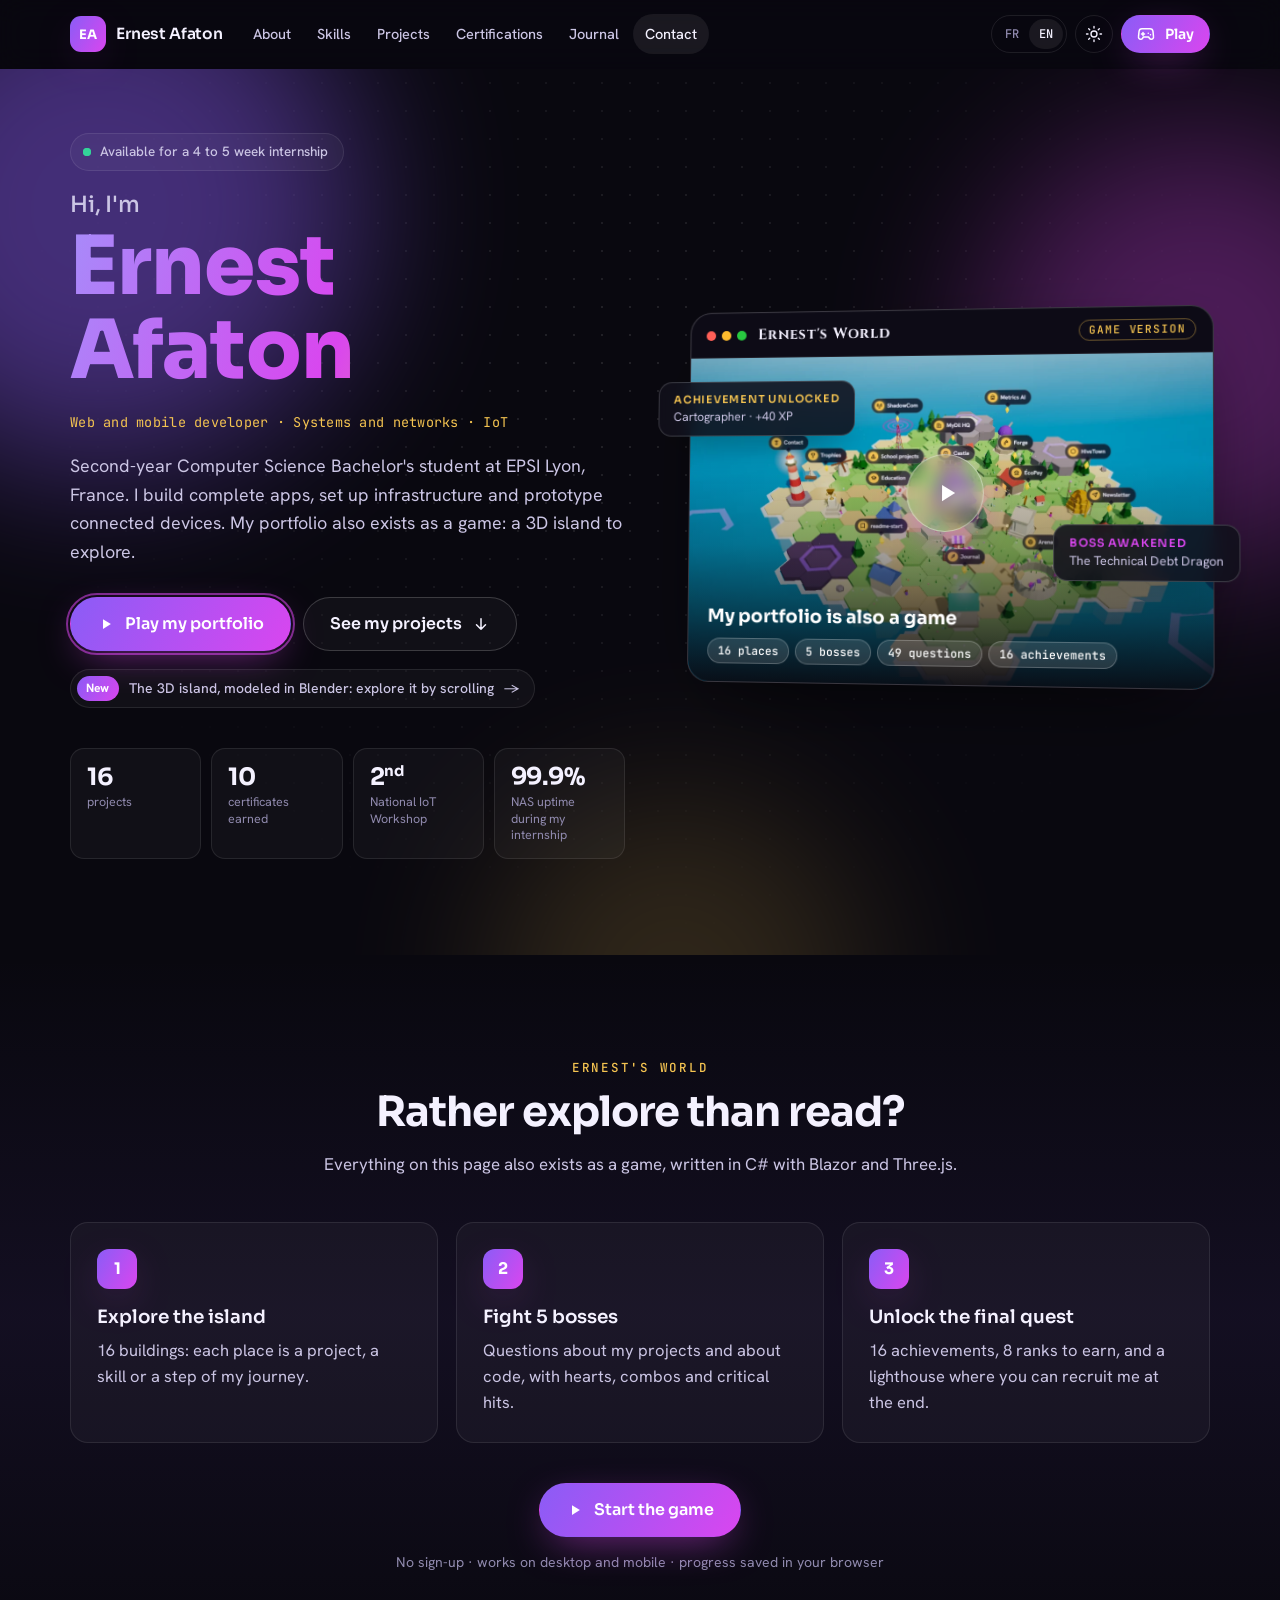
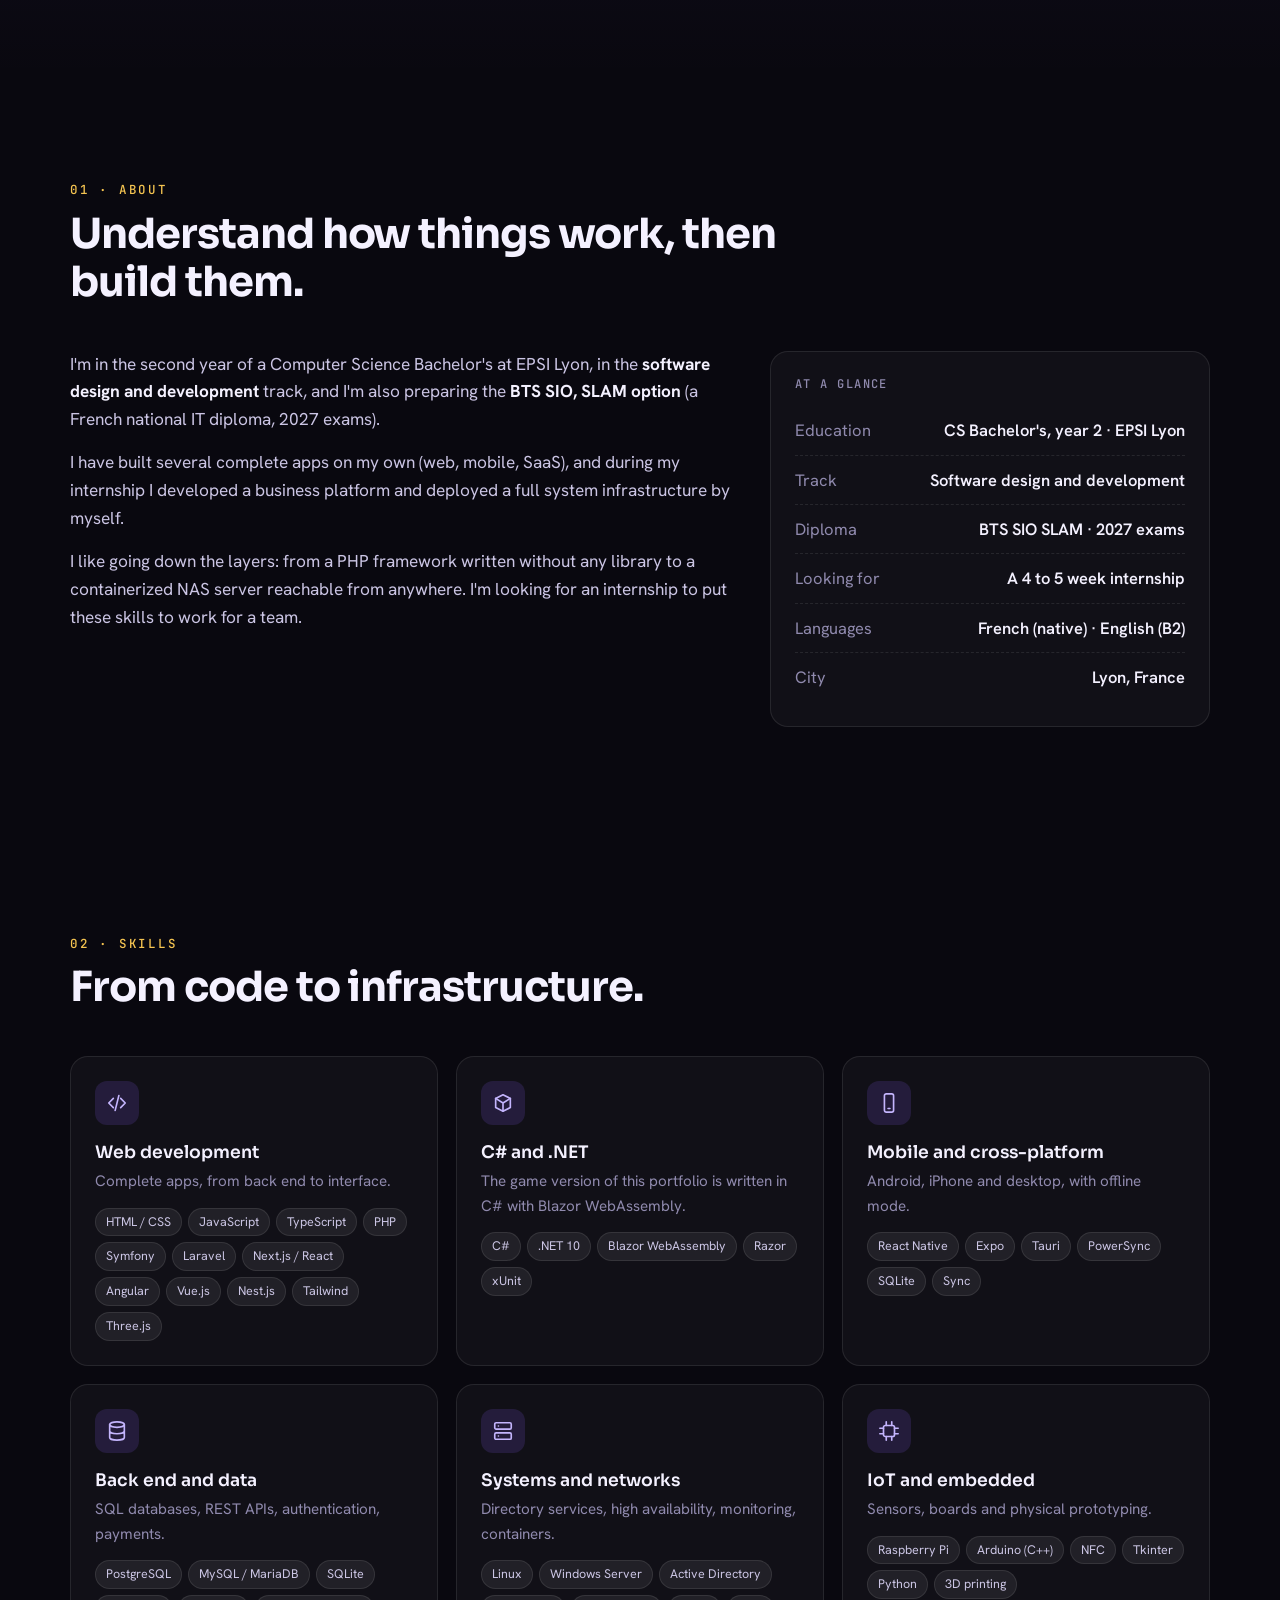
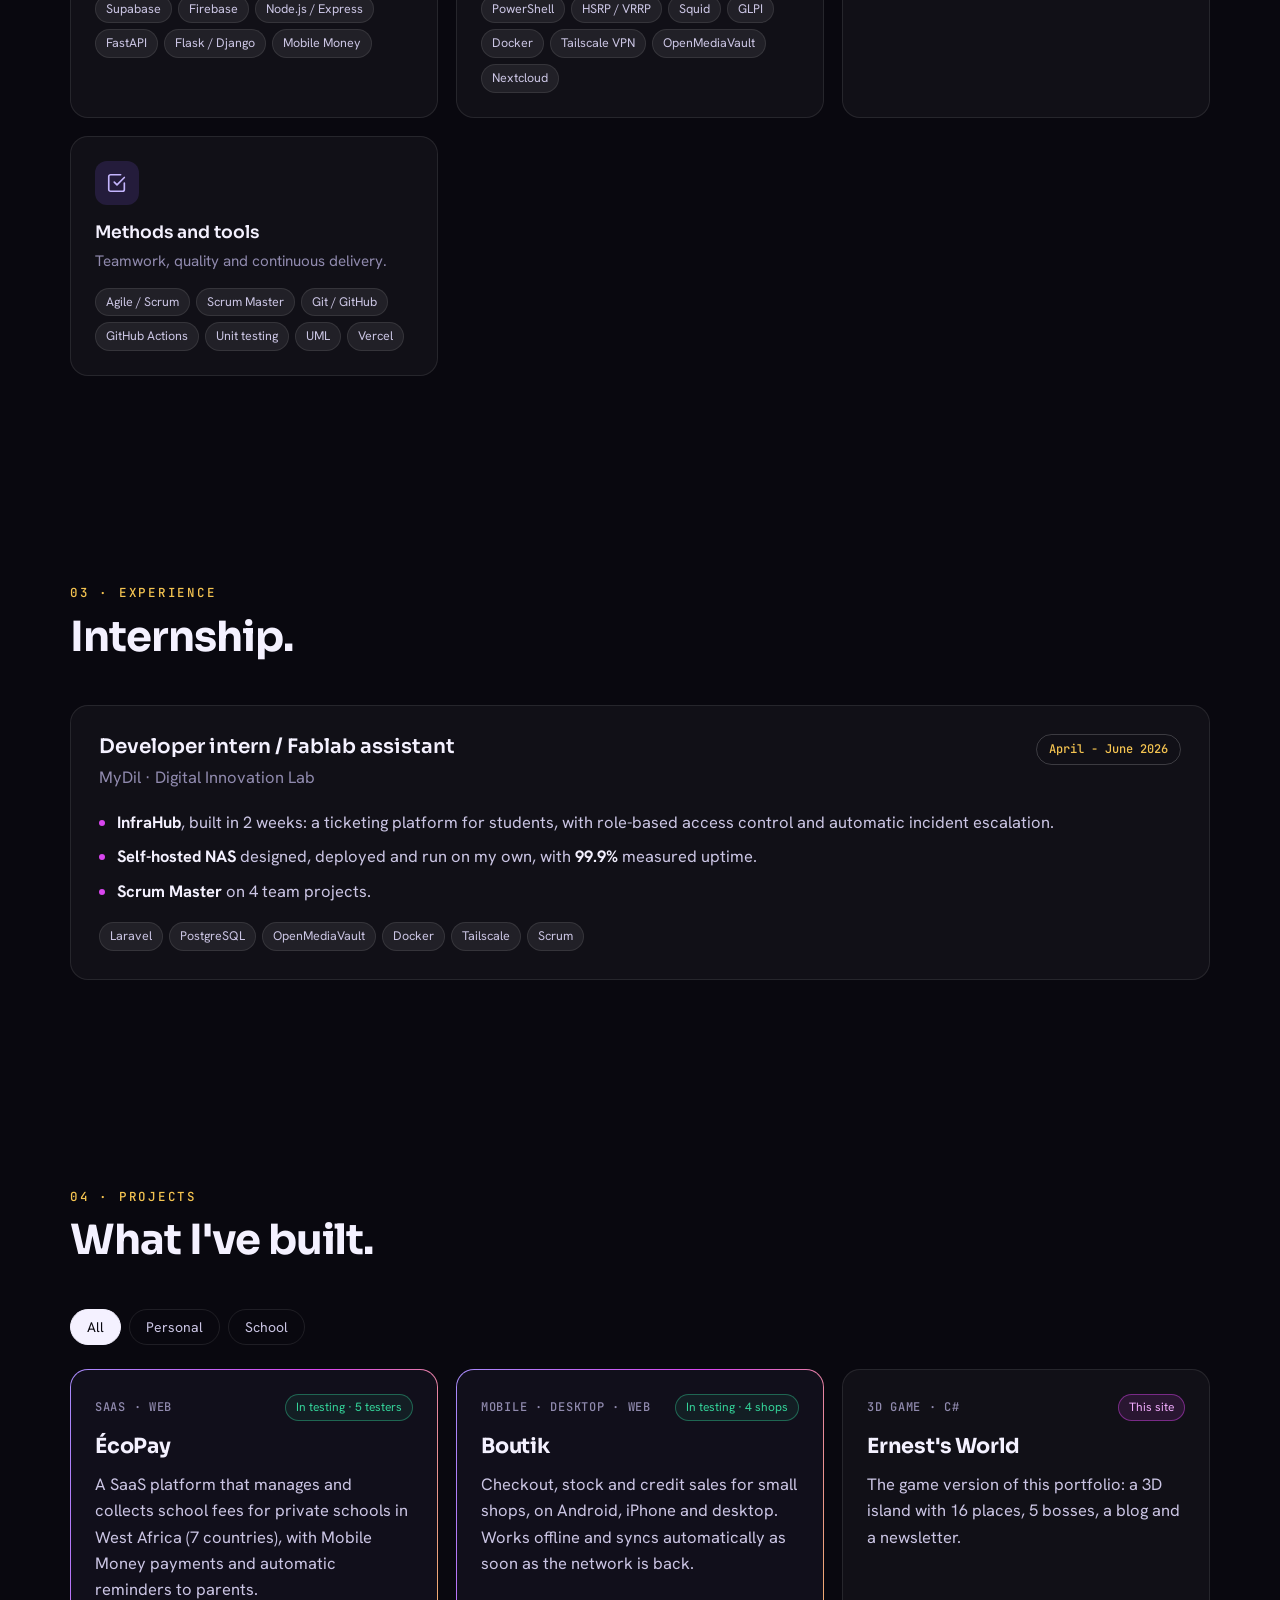
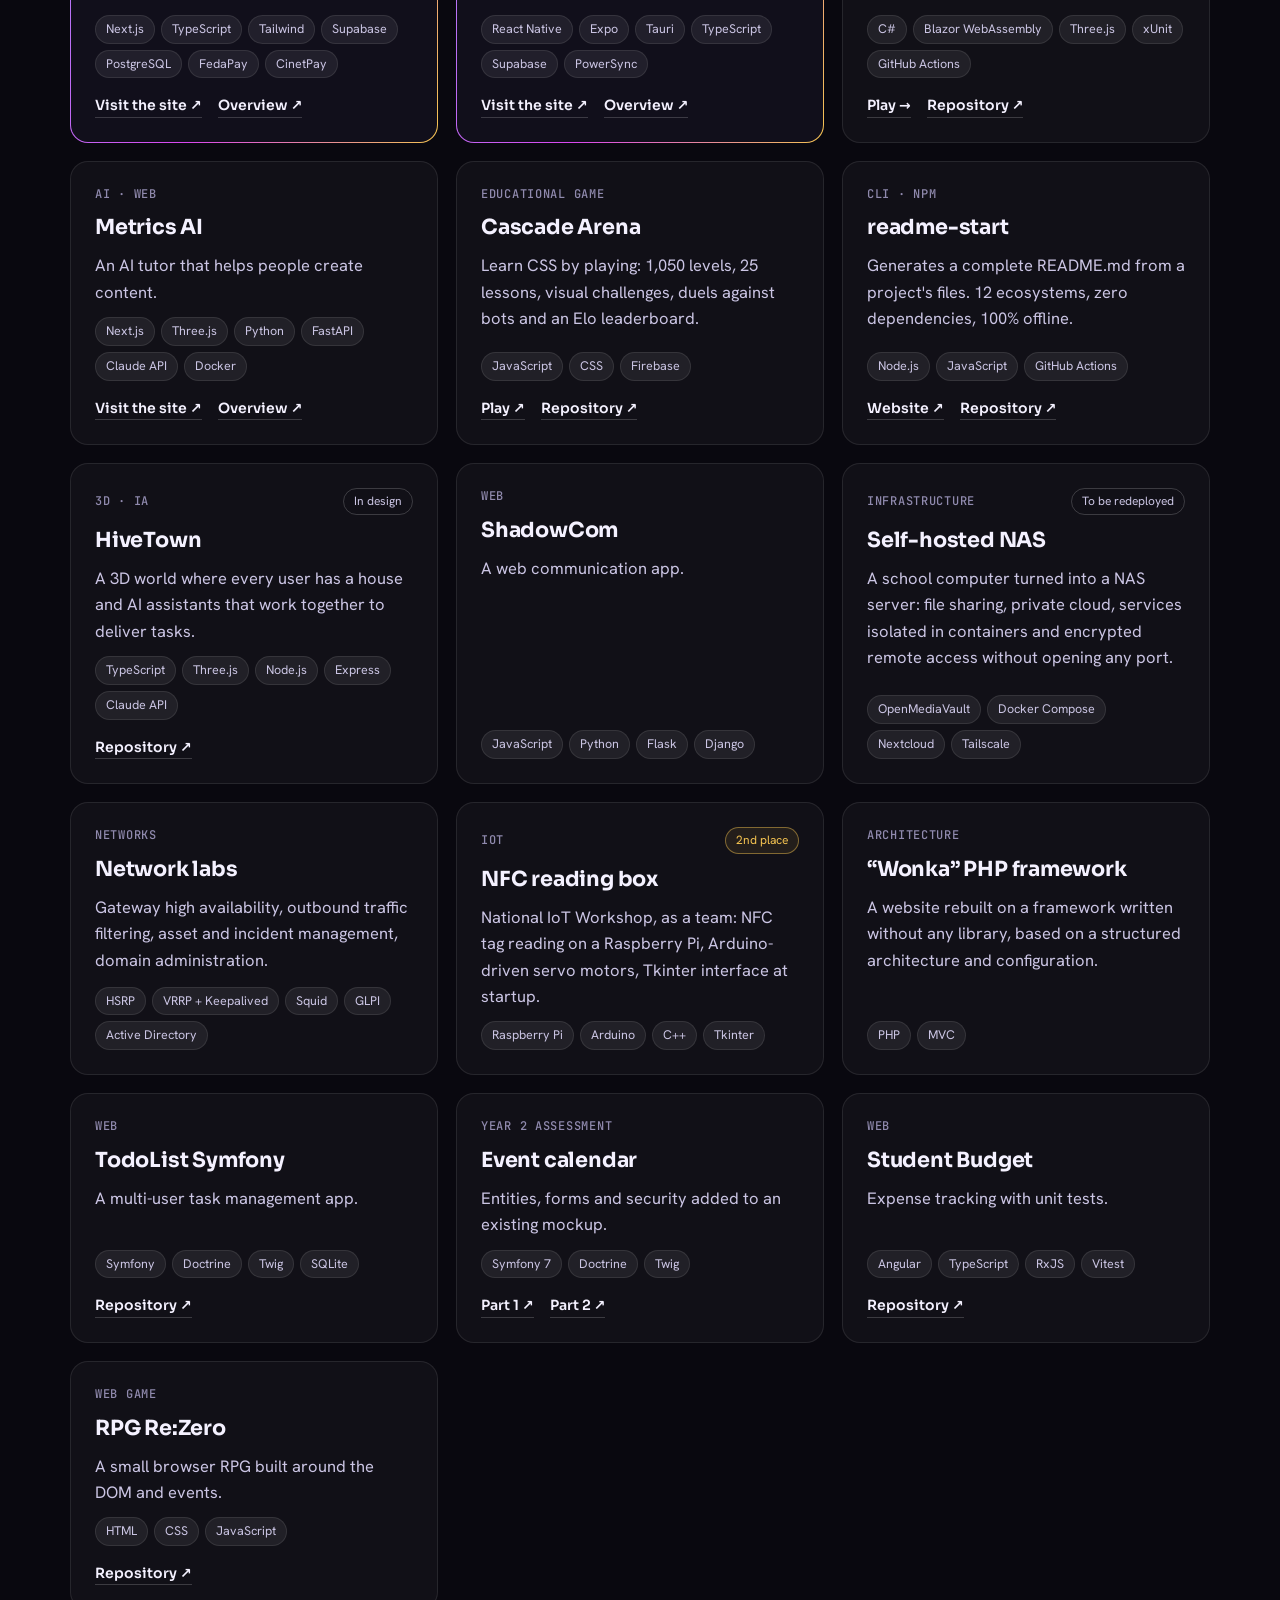
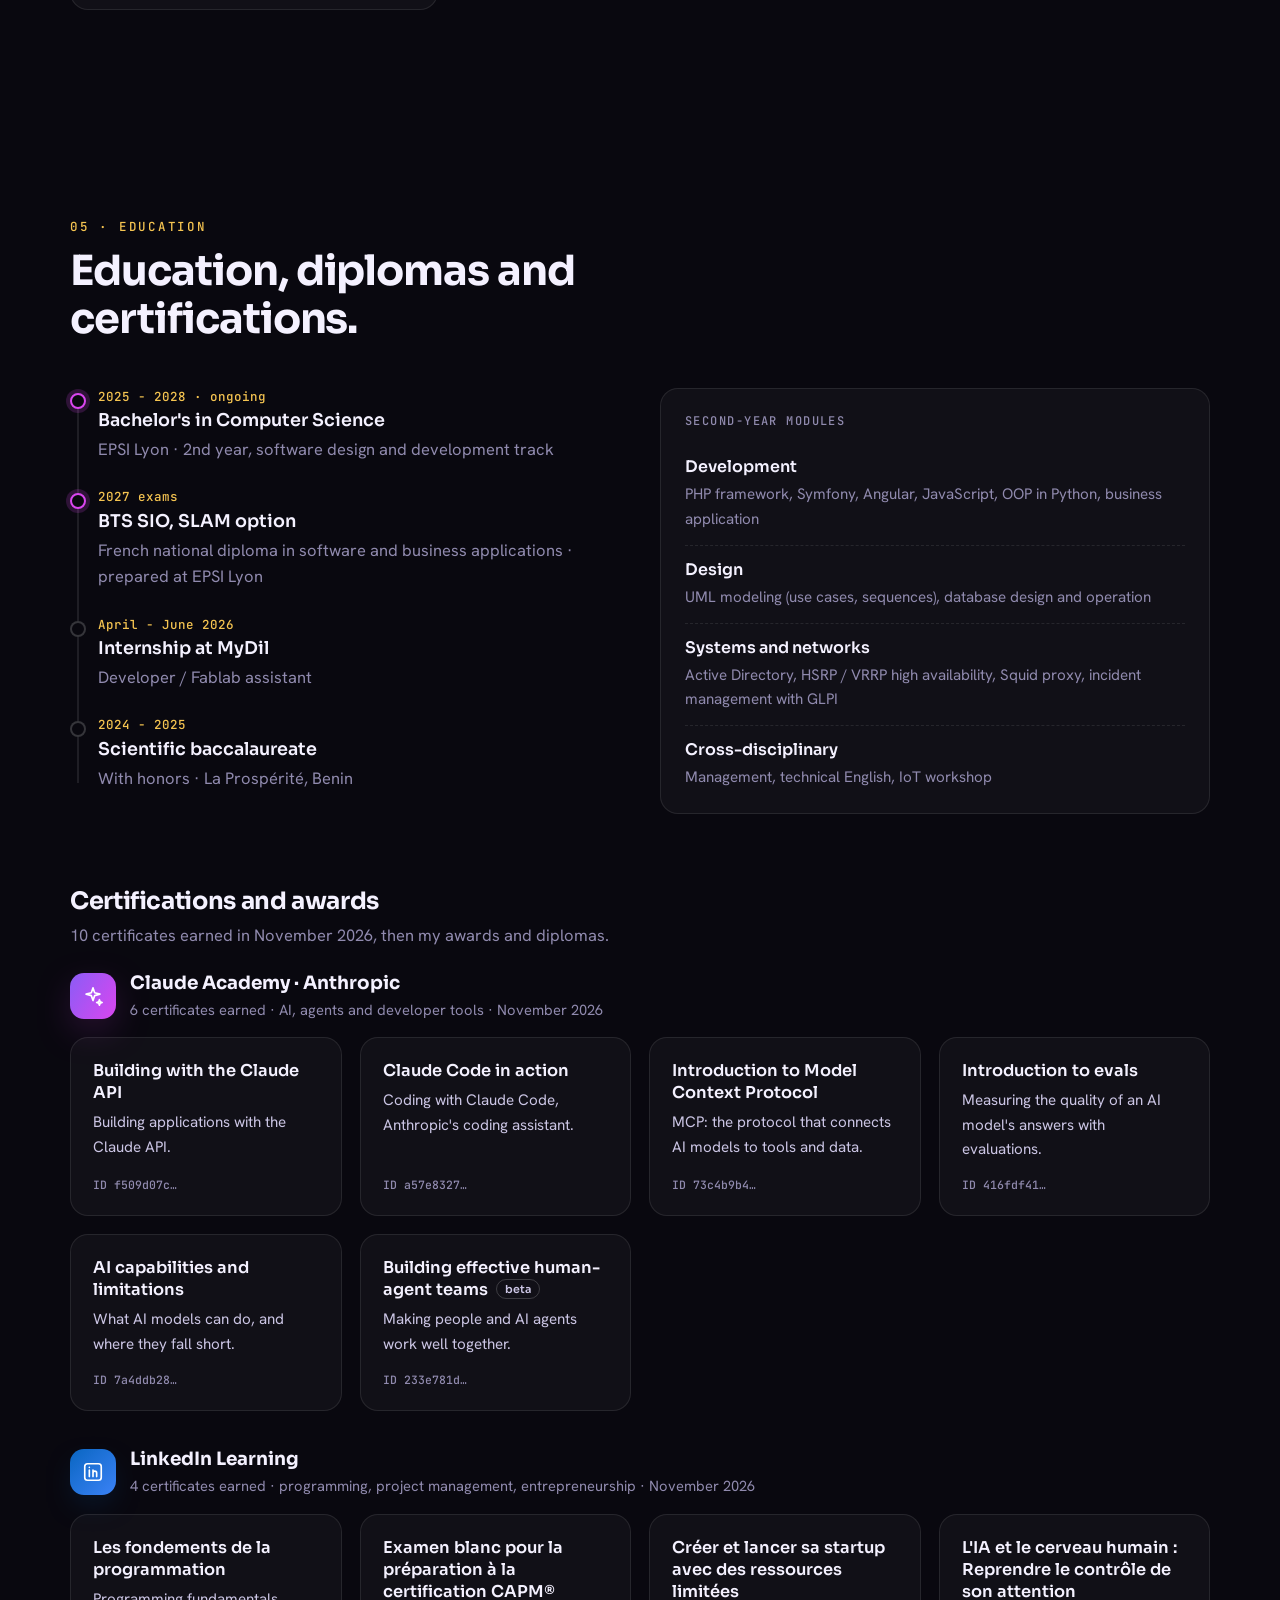
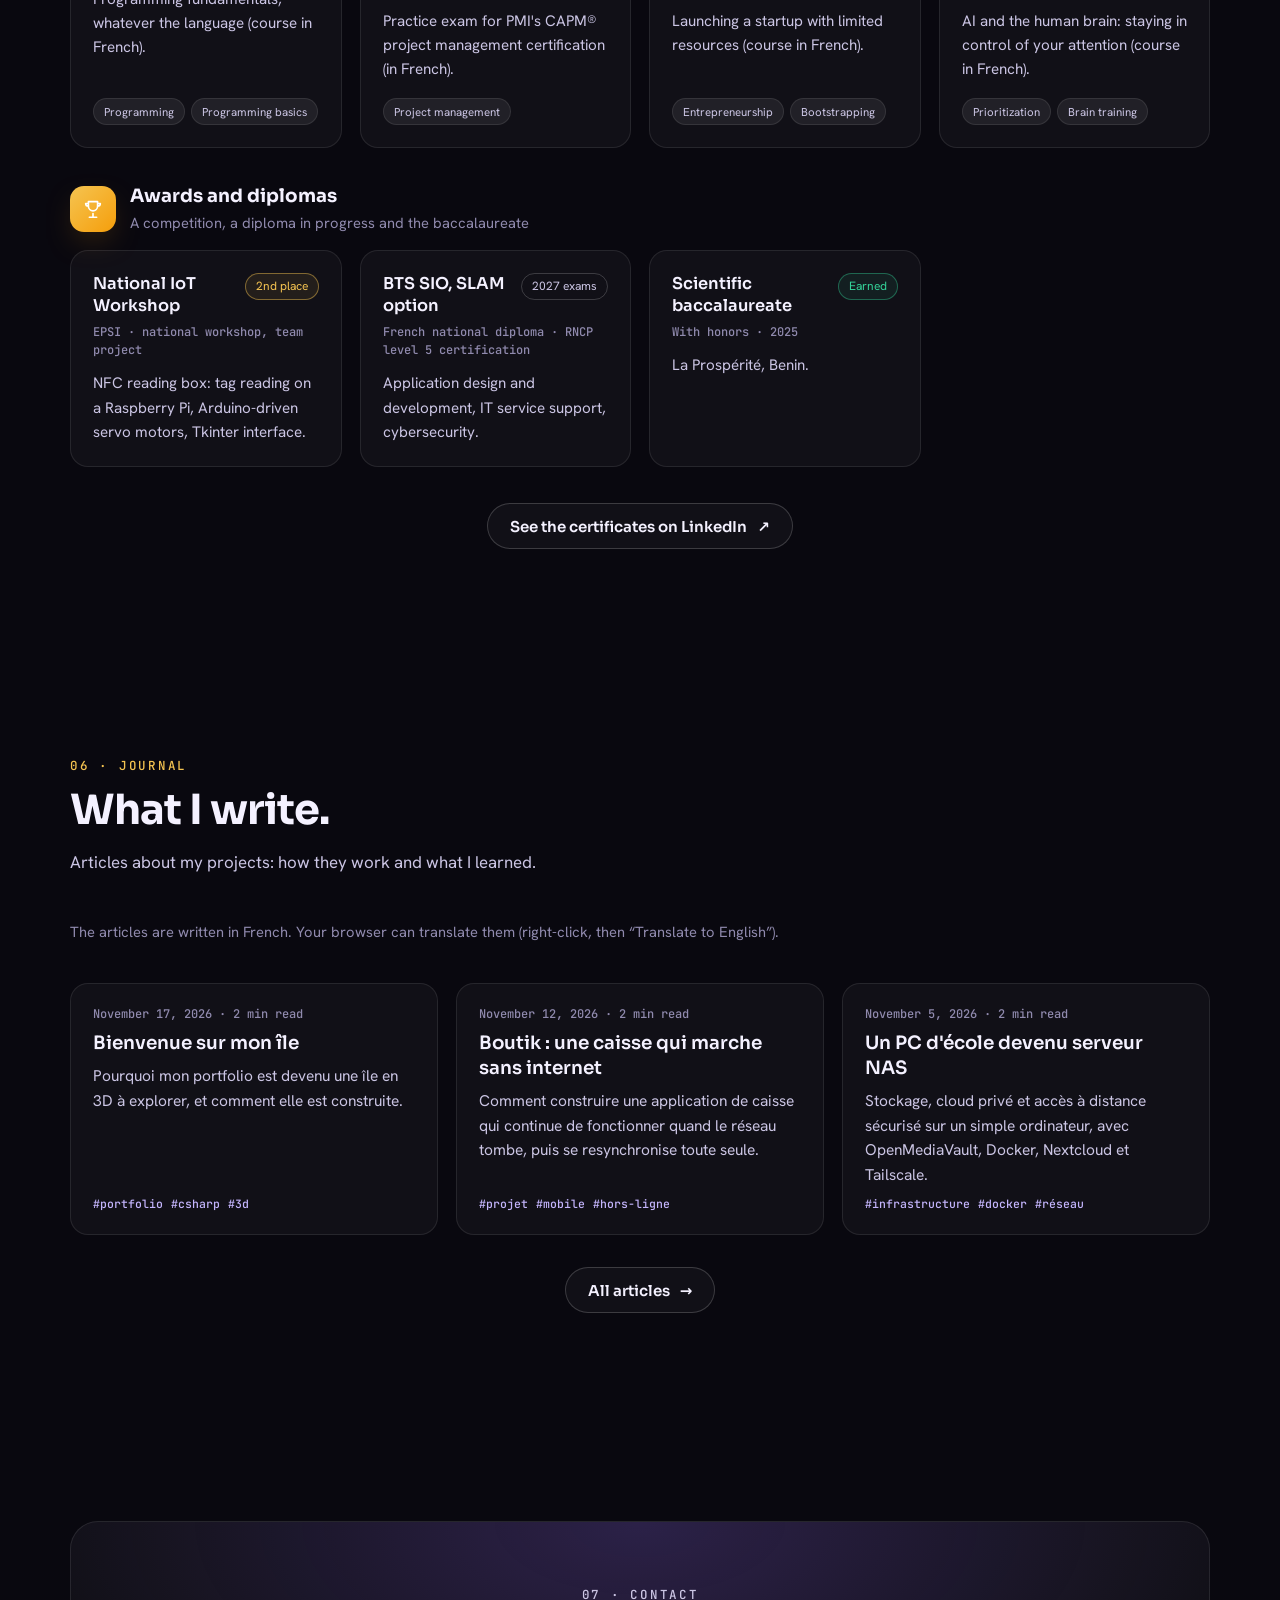
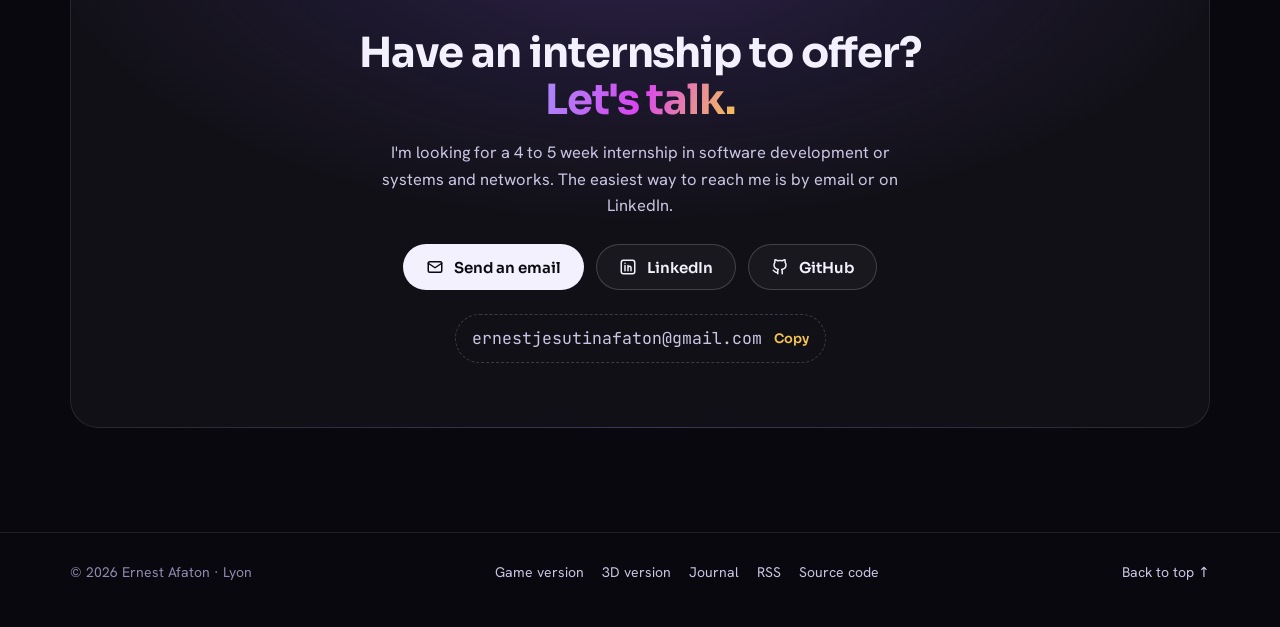
==== commit bccdc68c: "Version immersive : l'île en 3D modélisée dans Blender (/3d/) Nouvelle version du portfolio sous /3d" ====
--- a/src/ErnestWorld/wwwroot/index.html
+++ b/src/ErnestWorld/wwwroot/index.html
@@ -132,6 +132,12 @@
             </a>
           </div>
 
+          <a class="lien-3d" href="3d/">
+            <span class="lien-3d-badge" data-i18n="hero.new3dBadge">Nouveau</span>
+            <span data-i18n="hero.new3d">L'île en 3D, modélisée dans Blender : à parcourir au défilement</span>
+            <span aria-hidden="true">→</span>
+          </a>
+
           <ul class="stats" data-i18n-attr="aria-label=stats.label" aria-label="Quelques chiffres">
             <li><strong>16</strong><span data-i18n="stats.projects">projets</span></li>
             <li><strong>10</strong><span data-i18n="stats.certs">certificats obtenus</span></li>
@@ -704,6 +710,7 @@
       <p>© <span id="annee">2026</span> Ernest Afaton · Lyon</p>
       <ul class="footer-links">
         <li><a href="jeu/" class="play-link" data-i18n="footer.play">Version jeu</a></li>
+        <li><a href="3d/" data-i18n="footer.3d">Version 3D</a></li>
         <li><a href="journal" data-i18n="footer.journal">Journal</a></li>
         <li><a href="rss.xml">RSS</a></li>
         <li><a href="https://github.com/ernestjesutinafaton-maker/ernestjesutinafaton-maker.github.io" target="_blank" rel="noopener" data-i18n="footer.source">Code source</a></li>
--- a/src/ErnestWorld/wwwroot/site/portfolio.css
+++ b/src/ErnestWorld/wwwroot/site/portfolio.css
@@ -213,6 +213,19 @@
 
 .actions { display: flex; flex-wrap: wrap; gap: 12px; margin: 30px 0 0; }
 
+/* Lien vers la version immersive (/3d/) */
+.lien-3d {
+  display: inline-flex; align-items: center; gap: 10px; margin-top: 18px; padding: 6px 14px 6px 6px;
+  border: 1px solid var(--line); border-radius: 999px; background: var(--surface);
+  color: var(--ink-2); font-size: 14px; font-weight: 500; text-decoration: none;
+  transition: border-color 0.2s ease, color 0.2s ease;
+}
+.lien-3d:hover { border-color: var(--line-2); color: var(--ink); }
+.lien-3d-badge {
+  padding: 3px 9px; border-radius: 999px; background: var(--grad-btn); color: #fff;
+  font-size: 12px; font-weight: 700; letter-spacing: 0.02em;
+}
+
 .stats { display: grid; grid-template-columns: repeat(4, 1fr); gap: 10px; margin: 40px 0 0; padding: 0; list-style: none; }
 .stats li { padding: 14px 16px; border: 1px solid var(--line); border-radius: 14px; background: var(--surface); }
 .stats strong { display: block; font: 700 1.5rem/1.2 var(--head); letter-spacing: -0.02em; }
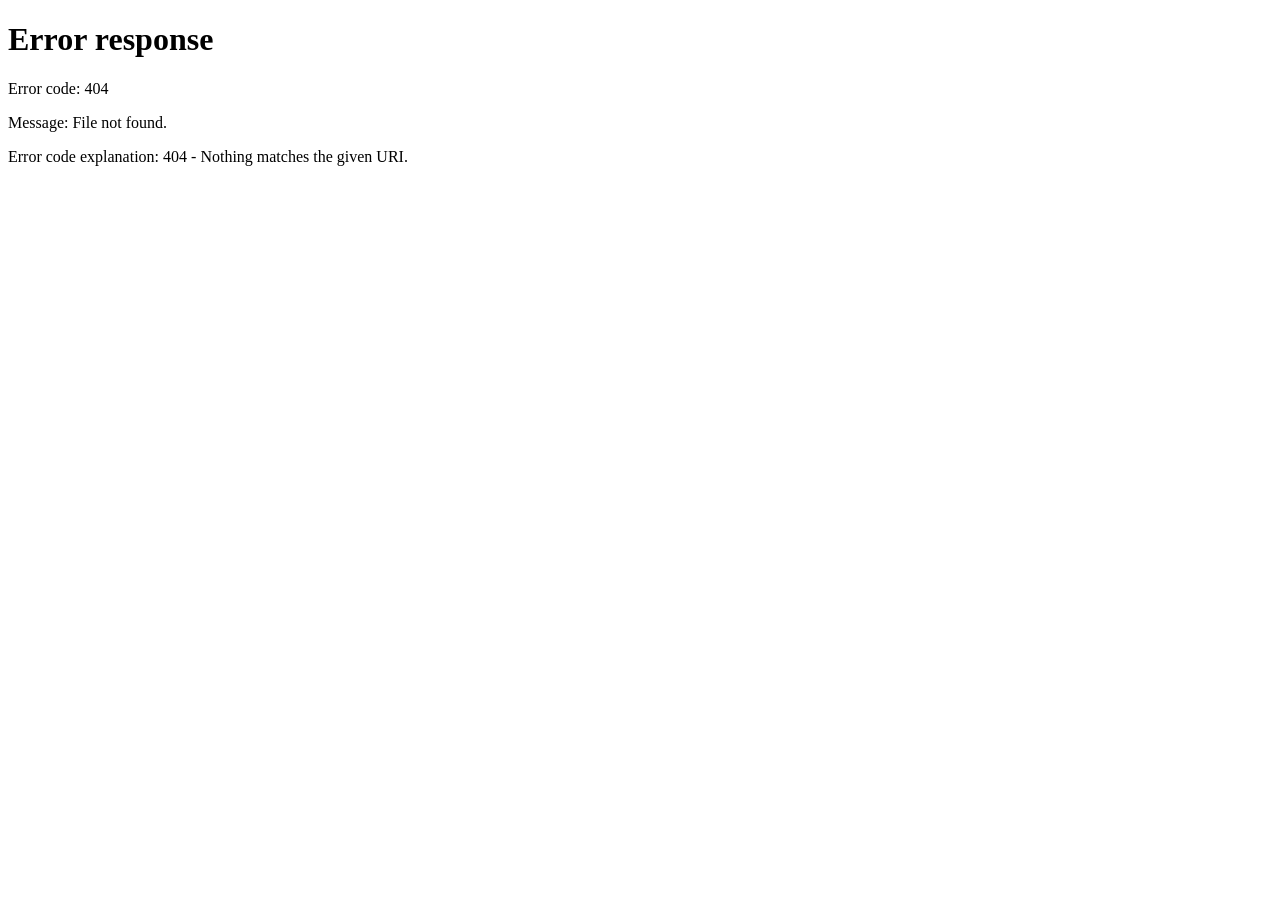
==== commit 52fe4985: "README : captures de l'île en 3D et de l'accueil ; jeu lancé aussi en local - README : nouvelle capt" ====
--- a/src/ErnestWorld/wwwroot/index.html
+++ b/src/ErnestWorld/wwwroot/index.html
@@ -33,6 +33,15 @@
   <!-- Langue et thème appliqués avant l'affichage (même réglage que le jeu : « ernest-lang ») -->
   <script>
     (function () {
+      // En local (dotnet run), le serveur renvoie cette page pour toute adresse qu'il ne connaît pas,
+      // même /jeu/ et /3d/. On ouvre alors la bonne page, comme le fait 404.html sur GitHub Pages.
+      // En ligne, cette page n'est servie qu'à la racine : ce bloc ne s'y déclenche jamais.
+      var chemin = location.pathname;
+      if (chemin !== "/" && chemin !== "/index.html") {
+        if (/^\/3d\/?$/.test(chemin)) { location.replace("/3d/index.html" + location.search + location.hash); return; }
+        location.replace("/jeu/index.html?p=" + encodeURIComponent(chemin.replace(/^\//, "") + location.search) + location.hash);
+        return;
+      }
       // Anciens liens partagés quand l'île était à la racine (/?lieu=forge, /?combat=golem) : on les envoie au jeu.
       if (/[?&](lieu|combat|p)=/.test(location.search)) { location.replace("jeu/" + location.search + location.hash); return; }
       var d = document.documentElement, lang = null;
